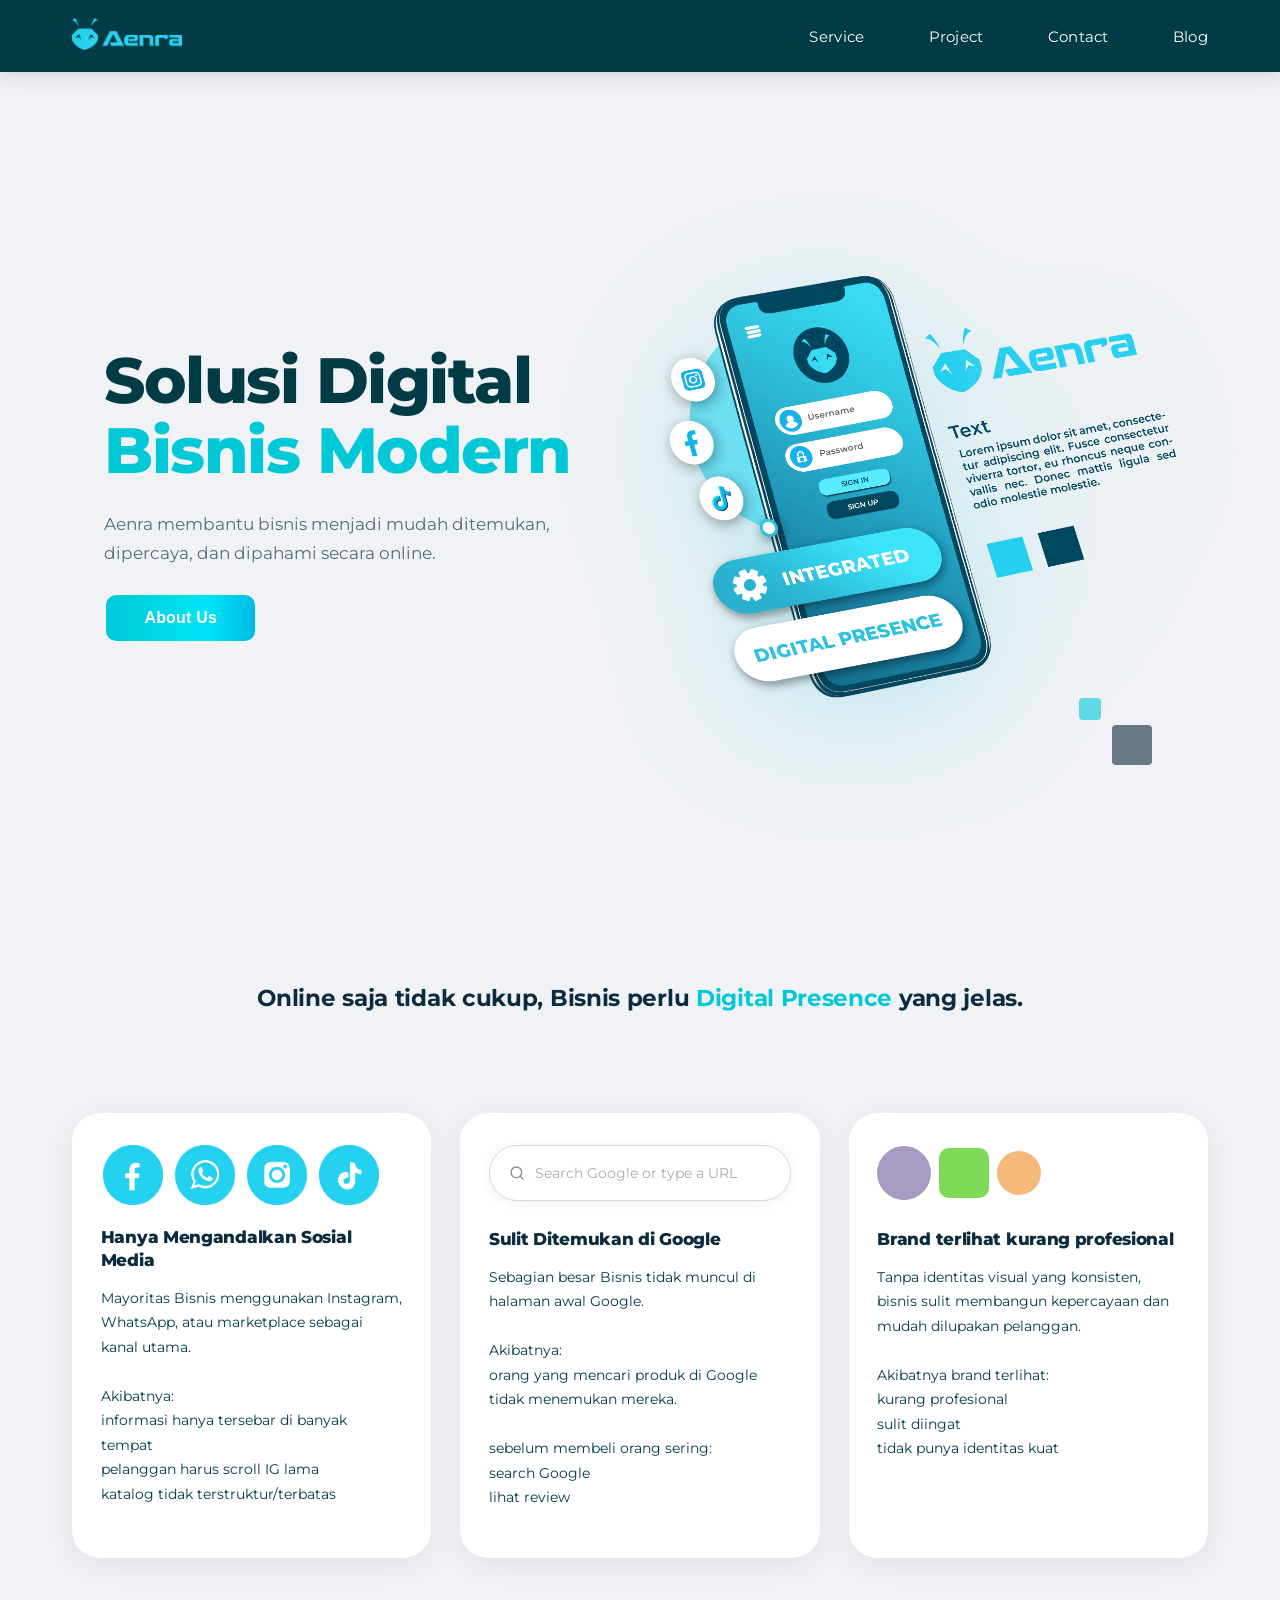
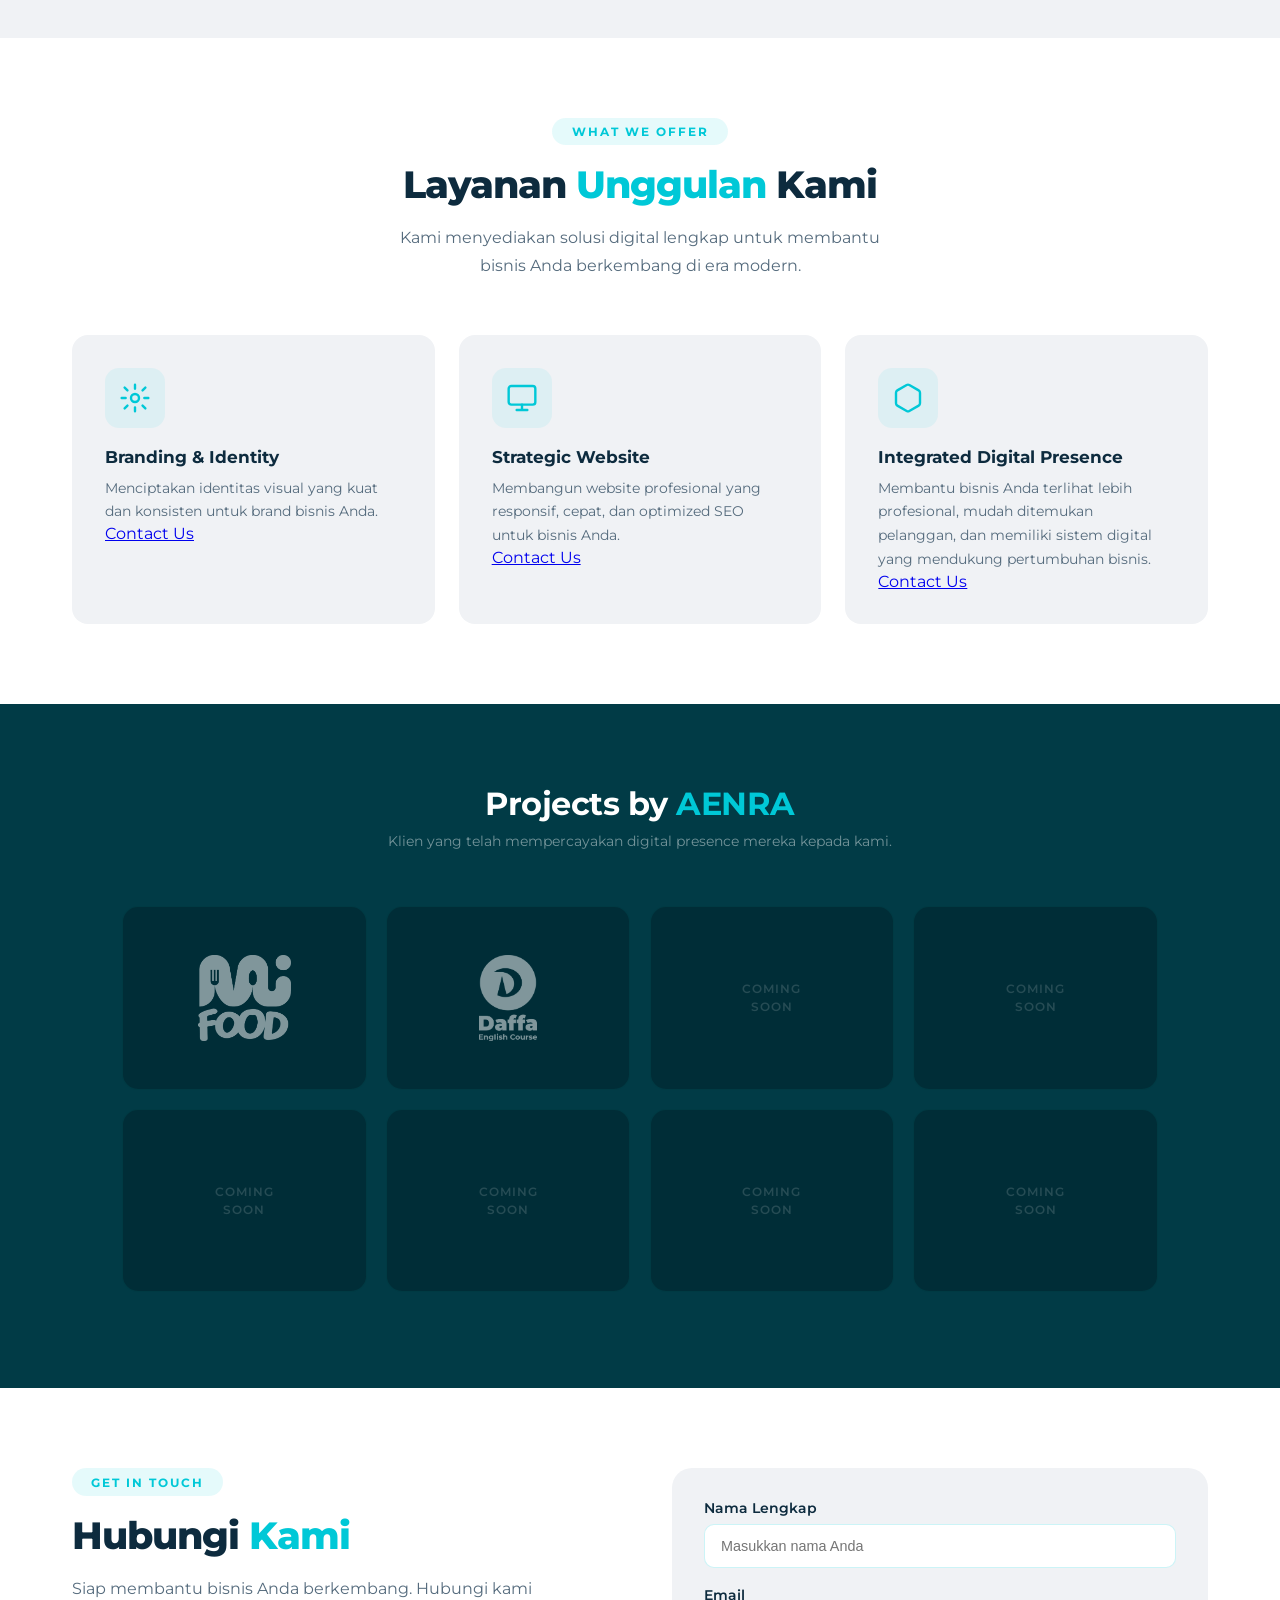
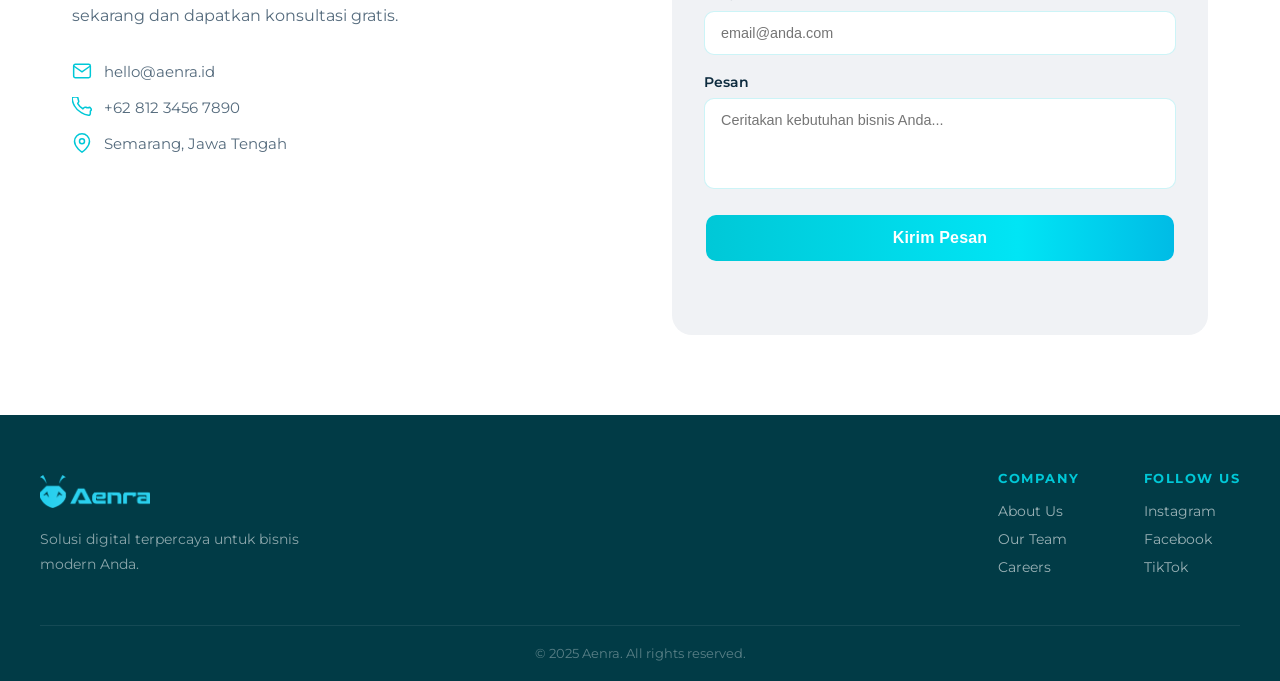
==== index.html @ 01abcd96 "Update index.html" ====
<!DOCTYPE html>
<html lang="id">
<head>
  <meta charset="UTF-8" />
  <meta name="viewport" content="width=device-width, initial-scale=1.0"/> 
  <link rel="icon" type="image/png" href="img/AENRA LOGO1.png">     
  <title>Aenra – Solusi Digital</title>
  <link href=<link rel="preconnect" href="https://fonts.googleapis.com">
<link rel="preconnect" href="https://fonts.gstatic.com" crossorigin>
<link href="https://fonts.googleapis.com/css2?family=Montserrat:ital,wght@0,100..900;1,100..900&display=swap" rel="stylesheet">
  <link rel="stylesheet" href="style.css"/>
</head>
<body>

  <!-- NAVBAR -->
  <header class="navbar" id="navbar">
    <div class="nav-container">
      <div class="logo">
       <a href="#home">
       <img src="img/AENRA LOGO.png" id="logo" style="width: 110px; height: 40px; object-fit: contain;">
       </a>
      </div>
      <nav class="nav-links">
        <a href="#service" class="nav-link">Service</a>
        <a href="#project" class="nav-link">Project</a>
        <a href="#contact" class="nav-link">Contact</a>
        <a href="blog.html" class="nav-link">Blog</a>
      </nav>
      <button class="hamburger" id="hamburger" aria-label="Toggle menu">
        <span></span><span></span><span></span>
      </button>
    </div>
    <div class="mobile-menu" id="mobileMenu">
      <a href="index.html#service" class="mobile-link">Service</a>
      <a href="index.html#project" class="mobile-link">Project</a>
      <a href="index.html#contact" class="mobile-link">Contact</a>
      <a href="blog.html" class="mobile-link">Blog</a>
    </div>
  </header>

  <!-- HERO SECTION -->
  <section class="hero" id="home">
    <div class="hero-container">
      <div class="hero-left" data-animate="fadeLeft">
        <h1 class="hero-title">
          Solusi Digital<br/>
          <span class="highlight">Bisnis Modern</span>
        </h1>
        <p class="hero-desc">
          Aenra membantu bisnis menjadi mudah ditemukan,
           dipercaya, dan dipahami secara online.
        </p>
       <a href="about.html" class="btn-primary">About Us</a>
      </div>
      <div class="hero-right" data-animate="fadeRight">
        <img src="img/image hero.png" alt="Aenra App Mockup" class="hero-image" id="heroImg"/>
       
      </div>
    </div>
    <div class="hero-decor decor1"></div>
    <div class="hero-decor decor2"></div>
  </section>

<!-- PROBLEM SECTION -->
<section class="problem" id="problem">
  <div class="section-container">
    <div class="section-header" data-animate="fadeUp">
      <h2 class="problem-title">
        Online saja tidak cukup, Bisnis perlu 
        <span class="highlight">Digital Presence</span> yang jelas.
      </h2>
    </div>
    <div class="problem-grid">

      <div class="problem-card" data-animate="fadeUp" style="animation-delay:0.1s">
        
        <img src="img/Icon.png" alt="sosmed" class="icon-img">
        <h3>Hanya Mengandalkan Sosial Media</h3>
        <p>Mayoritas Bisnis menggunakan Instagram, WhatsApp, atau marketplace sebagai kanal utama.<br><br>
        Akibatnya:<br>
        informasi hanya tersebar di banyak tempat<br>
        pelanggan harus scroll IG lama<br>
        katalog tidak terstruktur/terbatas<br>

      </div>

      <div class="problem-card" data-animate="fadeUp" style="animation-delay:0.25s">
        <div class="problem-tag"></div>
        <div class="problem-search">
          <svg width="16" height="16" viewBox="0 0 24 24" fill="none"><circle cx="11" cy="11" r="8" stroke="#888" stroke-width="2"/><path d="M21 21l-4.35-4.35" stroke="#888" stroke-width="2" stroke-linecap="round"/></svg>
          <span>Search Google or type a URL</span>
        </div>
        <h3>Sulit Ditemukan di Google</h3>
        <p>Sebagian besar Bisnis tidak muncul di halaman awal Google.<br><br>
        Akibatnya:<br>
        orang yang mencari produk di Google tidak menemukan mereka.<br><br>

        sebelum membeli orang sering:<br>
        search Google<br>
        lihat review<br>
</p>
       
      </div>

      <div class="problem-card" data-animate="fadeUp" style="animation-delay:0.4s">
        <div class="problem-tag"></div>
        <div class="problem-icons">
          <div class="icon-circle purple"></div>
          <div class="icon-circle green-sq"></div>
          <div class="icon-circle orange"></div>
        </div>
        <h3>Brand terlihat kurang profesional</h3>
        <p>Tanpa identitas visual yang konsisten, bisnis sulit membangun kepercayaan dan mudah dilupakan pelanggan.<br><br>Akibatnya brand terlihat:<br>
           kurang profesional<br>
           sulit diingat<br>
           tidak punya identitas kuat</p>
        
      </div>

    </div>
  </div>
</section>

  <!-- SERVICES SECTION -->
  <section class="services" id="service">
    <div class="section-container">
      <div class="section-header" data-animate="fadeUp">
        <span class="section-tag">What We Offer</span>
        <h2 class="section-title">Layanan <span class="highlight">Unggulan</span> Kami</h2>
        <p class="section-desc">Kami menyediakan solusi digital lengkap untuk membantu bisnis Anda berkembang di era modern.</p>
      </div>
      <div class="services-grid">
        <div class="service-card" data-animate="fadeUp" style="animation-delay:0.1s">
          <div class="service-icon">
            
            <svg width="32" height="32" viewBox="0 0 24 24" fill="none"><circle cx="12" cy="12" r="3" stroke="#00C8D7" stroke-width="1.8"/><path d="M12 2v3M12 19v3M4.22 4.22l2.12 2.12M17.66 17.66l2.12 2.12M2 12h3M19 12h3M4.22 19.78l2.12-2.12M17.66 6.34l2.12-2.12" stroke="#00C8D7" stroke-width="1.8" stroke-linecap="round"/></svg>
          
          </div>
          <h3>Branding & Identity</h3>
          <p>Menciptakan identitas visual yang kuat dan konsisten untuk brand bisnis Anda.</p>
          <a href="#contact" class="service-btn">Contact Us</a>
        </div>

        <div class="service-card" data-animate="fadeUp" style="animation-delay:0.3s">
          <div class="service-icon">
            <svg width="32" height="32" viewBox="0 0 24 24" fill="none"><rect x="2" y="3" width="20" height="14" rx="2" stroke="#00C8D7" stroke-width="1.8"/><path d="M8 21h8M12 17v4" stroke="#00C8D7" stroke-width="1.8" stroke-linecap="round"/></svg>
          </div>
           <h3>Strategic Website</h3>
          <p>Membangun website profesional yang responsif, cepat, dan optimized SEO untuk bisnis Anda.</p>
          <a href="#contact" class="service-btn">Contact Us</a>        
        </div>

        <div class="service-card" data-animate="fadeUp" style="animation-delay:0.6s">
          <div class="service-icon">
            <svg width="32" height="32" viewBox="0 0 24 24" fill="none"><path d="M21 16V8a2 2 0 00-1-1.73l-7-4a2 2 0 00-2 0l-7 4A2 2 0 003 8v8a2 2 0 001 1.73l7 4a2 2 0 002 0l7-4A2 2 0 0021 16z" stroke="#00C8D7" stroke-width="1.8"/></svg>
          </div>
          <h3>Integrated Digital Presence</h3>
          <p>Membantu bisnis Anda terlihat lebih profesional, mudah ditemukan pelanggan, dan memiliki sistem digital yang mendukung pertumbuhan bisnis.</p>
          <a href="#contact" class="service-btn">Contact Us</a>       
        </div>
      </div>
    </div>
  </section>

<!-- PROJECT SECTION -->
<section class="projects" id="project">
  <div class="projects-inner">
    <div class="section-header" data-animate="fadeUp">
      <h2 class="projects-title">Projects by <span class="highlight">AENRA</span></h2>
      <p class="projects-desc">Klien yang telah mempercayakan digital presence mereka kepada kami.</p>
    </div>

    <div class="projects-grid-new" data-animate="fadeUp">

      <div class="project-item"
           data-name="MiFood"
           data-category="F&B · Branding"
           data-url="https://mifood.id">
        <div class="project-logo-wrap">
          <img src="img/Logo mifood.png" alt="MiFood" class="project-logo"/>
        </div>
      </div>

      <div class="project-item"
           data-name="Daffa English Course"
           data-category="Education · Website"
           data-url="https://daffa.id">
        <div class="project-logo-wrap">
          <img src="img/Daffa English Logo_1.png" alt="Daffa English Course" class="project-logo"/>
        </div>
      </div>

      <div class="project-item project-empty">
        <div class="project-logo-wrap">
          <span class="coming-soon-text">Coming<br/>Soon</span>
        </div>
      </div>

      <div class="project-item project-empty">
        <div class="project-logo-wrap">
          <span class="coming-soon-text">Coming<br/>Soon</span>
        </div>
      </div>

      <div class="project-item project-empty">
        <div class="project-logo-wrap">
          <span class="coming-soon-text">Coming<br/>Soon</span>
        </div>
      </div>

      <div class="project-item project-empty">
        <div class="project-logo-wrap">
          <span class="coming-soon-text">Coming<br/>Soon</span>
        </div>
      </div>

      <div class="project-item project-empty">
        <div class="project-logo-wrap">
          <span class="coming-soon-text">Coming<br/>Soon</span>
        </div>
      </div>

      <div class="project-item project-empty">
        <div class="project-logo-wrap">
          <span class="coming-soon-text">Coming<br/>Soon</span>
        </div>
      </div>

    </div>
  </div>
</section>



  <!-- CONTACT SECTION -->
  <section class="contact" id="contact">
    <div class="section-container">
      <div class="contact-wrapper" data-animate="fadeUp">
        <div class="contact-left">
          <span class="section-tag">Get In Touch</span>
          <h2 class="section-title">Hubungi <span class="highlight">Kami</span></h2>
          <p class="section-desc">Siap membantu bisnis Anda berkembang. Hubungi kami sekarang dan dapatkan konsultasi gratis.</p>
          <div class="contact-info">
            <div class="contact-item">
              <svg width="20" height="20" viewBox="0 0 24 24" fill="none"><path d="M4 4h16c1.1 0 2 .9 2 2v12c0 1.1-.9 2-2 2H4c-1.1 0-2-.9-2-2V6c0-1.1.9-2 2-2z" stroke="#00C8D7" stroke-width="1.8"/><polyline points="22,6 12,13 2,6" stroke="#00C8D7" stroke-width="1.8"/></svg>
              <span>hello@aenra.id</span>
            </div>
            <div class="contact-item">
              <svg width="20" height="20" viewBox="0 0 24 24" fill="none"><path d="M22 16.92v3a2 2 0 01-2.18 2 19.79 19.79 0 01-8.63-3.07A19.5 19.5 0 013.07 10.8 19.79 19.79 0 01.22 2.18 2 2 0 012.22 0h3a2 2 0 012 1.72c.127.96.361 1.903.7 2.81a2 2 0 01-.45 2.11L6.91 7.91a16 16 0 006.16 6.16l1.27-1.27a2 2 0 012.11-.45c.907.339 1.85.573 2.81.7A2 2 0 0122 16.92z" stroke="#00C8D7" stroke-width="1.8"/></svg>
              <span>+62 812 3456 7890</span>
            </div>
            <div class="contact-item">
              <svg width="20" height="20" viewBox="0 0 24 24" fill="none"><path d="M21 10c0 7-9 13-9 13s-9-6-9-13a9 9 0 0118 0z" stroke="#00C8D7" stroke-width="1.8"/><circle cx="12" cy="10" r="3" stroke="#00C8D7" stroke-width="1.8"/></svg>
              <span>Semarang, Jawa Tengah</span>
            </div>
          </div>
        </div>
        <div class="contact-right">
          <div class="contact-form">
            <div class="form-group">
              <label>Nama Lengkap</label>
              <input type="text" id="nameInput" placeholder="Masukkan nama Anda" />
            </div>
            <div class="form-group">
              <label>Email</label>
              <input type="email" id="emailInput" placeholder="email@anda.com" />
            </div>
            <div class="form-group">
              <label>Pesan</label>
              <textarea id="messageInput" placeholder="Ceritakan kebutuhan bisnis Anda..." rows="4"></textarea>
            </div>
            <button class="btn-primary full-width" id="sendBtn">Kirim Pesan</button>
            <div class="form-feedback" id="formFeedback"></div>
          </div>
        </div>
      </div>
    </div>
  </section>

  <!-- FOOTER -->
  <footer class="footer">
    <div class="footer-container">
      <div class="footer-left">
       <div class="logo">
      <img src="img/AENRA LOGO.png" id="logo" style="width: 110px; height: 40px; object-fit: contain;">
      </div>
        <p>Solusi digital terpercaya untuk bisnis modern Anda.</p>
      </div>
      <div class="footer-links">
        <div class="footer-col">
          <h4>Company</h4>
          <a href="#">About Us</a>
          <a href="#">Our Team</a>
          <a href="#">Careers</a>
        </div>
        <div class="footer-col">
          <h4>Follow Us</h4>
          <a href="#">Instagram</a>
          <a href="#">Facebook</a>
          <a href="#">TikTok</a>
        </div>
      </div>
    </div>
    <div class="footer-bottom">
      <p>© 2025 Aenra. All rights reserved.</p>
    </div>
  </footer>

  <script src="script.js"></script>

  <!-- PROJECT MODAL — taruh sebelum </body> -->
<div class="project-modal" id="projectModal">
  <div class="modal-backdrop" id="modalBackdrop"></div>
  <div class="modal-box">
    <button class="modal-close" id="modalClose">
      <svg width="18" height="18" viewBox="0 0 24 24" fill="none">
        <path d="M18 6L6 18M6 6l12 12" stroke="currentColor" stroke-width="2" stroke-linecap="round"/>
      </svg>
    </button>
    <div class="modal-logo-wrap" id="modalLogoWrap"></div>
    <span class="modal-category" id="modalCategory"></span>
    <h3 class="modal-name" id="modalName"></h3>
    <a href="#" class="project-visit-btn modal-btn" id="modalLink" target="_blank">
      Kunjungi Situs
      <svg width="14" height="14" viewBox="0 0 24 24" fill="none">
        <path d="M7 17L17 7M17 7H7M17 7v10" stroke="currentColor" stroke-width="2" stroke-linecap="round" stroke-linejoin="round"/>
      </svg>
    </a>
  </div>
</div>

</body>
</html>
---- style.css ----
/* ============================================
   AENRA – Professional Website Stylesheet
   ============================================ */

*, *::before, *::after {
  margin: 0; padding: 0; box-sizing: border-box;
}

:root {
  --cyan: #00C8D7;
  --dark: #0D2B3E;
  --dark2: #0a2030;
  --light-bg: #f0f2f5;
  --white: #ffffff;
  --text: #1a3a4f;
  --text-muted: #556b7d;
  --transition: 0.3s ease;
  --shadow: 0 10px 40px rgba(0,200,215,0.15);
}

html { scroll-behavior: smooth; }

body {
  font-family: "Montserrat", sans-serif;
  background: var(--light-bg);
  color: var(--text);
  overflow-x: hidden;
}

/* ====== SCROLLBAR ====== */
::-webkit-scrollbar { width: 6px; }
::-webkit-scrollbar-track { background: var(--light-bg); }
::-webkit-scrollbar-thumb { background: var(--cyan); border-radius: 3px; }

/* ====== NAVBAR ====== */
.navbar {
  position: fixed; top: 0; left: 0; right: 0; z-index: 1000;
  background:#013b46;
  box-shadow: 0 2px 20px rgba(0,0,0,0.15);
  transition: var(--transition);
}

.navbar.scrolled {
  background: #013b46;
  backdrop-filter: blur(15px);
}

.nav-container {
  max-width: 1200px;
  margin: 0 auto;
  padding: 0 2rem;
  height: 72px;
  display: flex;
  align-items: center;
  justify-content: space-between;
}

.logo {
  position: relative;
  display: flex;
}

.logo-text {
  font-size: 1.5rem;
  font-weight: 800;
  color: var(--cyan);
  letter-spacing: -0.5px;
}

.nav-links {
  display: flex; gap: 4rem; align-items: center;
}

.nav-link {
  color: var(--white);
  text-decoration: none;
  font-weight: 400;
  font-size: 0.95rem;
  letter-spacing: 0.3px;
  position: relative;
  transition: color var(--transition);
}

.nav-link::after {
  content: '';
  position: absolute; bottom: -4px; left: 0;
  width: 0; height: 2px;
  background: var(--cyan);
  transition: width var(--transition);
}

.nav-link:hover { color:#f6f6f6; }
.nav-link:hover::after { width: 100%; }

.navbar.scrolled {
  background: #013b46e0;  /* transparan */
  backdrop-filter: blur(16px);
  -webkit-backdrop-filter: blur(12px); /* Safari */
  box-shadow: 0 4px 24px rgba(0, 0, 0, 0.2);
}

.hamburger {
  display: none;
  flex-direction: column; gap: 5px;
  background: none; border: none;
  cursor: pointer; padding: 4px;
}

.hamburger span {
  display: block; width: 24px; height: 2px;
  background: var(--white);
  border-radius: 2px;
  transition: var(--transition);
}

.hamburger.active span:nth-child(1) { transform: rotate(45deg) translate(5px, 5px); }
.hamburger.active span:nth-child(2) { opacity: 0; }
.hamburger.active span:nth-child(3) { transform: rotate(-45deg) translate(5px, -5px); }

.mobile-menu {
  display: none;
  flex-direction: column;
  background: #013b46;
  
  padding: 1rem 2rem;
  gap: 1rem;
  border-top: 1px solid rgba(0,200,215,0.2);
}

.mobile-menu.open { display: flex; }

.mobile-link {
  color: var(--white); text-decoration: none;
  
  font-weight: 600; font-size: 1rem;
  padding: 0.5rem 0;
  border-bottom: 1px solid rgba(255,255,255,0.08);
  transition: color var(--transition);
}

.mobile-link:hover { color: var(--cyan); }

/* ====== HERO ====== */
.hero {
  min-height: 100vh;
  background: var(--light-bg);
  display: flex; align-items: center;
  padding-top: 72px;
  position: relative;
  overflow: hidden;
}

.hero-container {
  max-width: 1200px;
  margin: 0 auto;
  padding: 4rem 2rem;
  display: grid;
  grid-template-columns: 1fr 1fr;
  align-items: center;
  gap: 2rem;
  position: relative; z-index: 2;
}



.hero-title {
  font-size: clamp(2.4rem, 5vw, 4rem);
  font-weight: 800;
  color:#013b46;
  line-height: 1.1;
  margin-bottom: 1.5rem;
  letter-spacing: -1.5px;
}

.highlight { color: var(--cyan); }

.hero-desc {
  font-size: 1.05rem;
  color: var(--text-muted);
  line-height: 1.75;
  margin-bottom: 2.5rem;
  max-width: 460px;
}

.btn-primary {
  text-decoration: none;
  position: relative;
  z-index: 0;
  overflow: hidden;
  background: transparent;
  border: 2px solid transparent;
  color: var(--white);
  padding: 0.9rem 2.4rem;
  border-radius: 10px;
  font-size: 1rem;
  font-weight: 700;
  cursor: pointer;
  font-family: 'Plus Jakarta Sans', sans-serif;
  letter-spacing: 0.2px;
  transition: color 0.4s ease, transform 0.3s ease, box-shadow 0.3s ease;
}

/* Layer gradient yang terus bergerak */
.btn-primary::after {
  content: '';
  position: absolute;
  inset: 0;
  background: linear-gradient(90deg, var(--cyan), #00e5f5, #0092d6, var(--cyan));
  background-size: 200% 100%;
  animation: gradientMove 1s linear infinite;
  z-index: -2;
  border-radius: inherit;
  transition: opacity 0.4s ease;
}

/* Layer sapuan gelap dari kiri */
.btn-primary::before {
  content: '';
  position: absolute;
  inset: 0;
  background: #013b46;
  border-radius: inherit;
  transform: scaleX(0);
  transform-origin: left;
  transition: transform 1s cubic-bezier(0.76, 0, 0.24, 1);
  z-index: -1;
}

.btn-primary:hover::before {
  transform: scaleX(1);
}

.btn-primary:hover {
  color: var(--cyan);
  border: 2px solid var(--cyan);
  transform: translateY(-2px);
  box-shadow: 0 12px 30px rgba(0,200,215,0.3);
}

@keyframes gradientMove {
  0%   { background-position: 0% 0%; }
  100% { background-position: -200% 0%; }
}

.btn-primary.full-width { width: 100%; text-align: center; }

.hero-right {
  position: relative;
  display: flex;
  justify-content: center;
  align-items: center;
}

.hero-image {
  width: 100%;
  max-width: 520px;
  height: auto;
  object-fit: contain;
  animation: float 4s ease-in-out infinite;
  filter: drop-shadow(0 30px 60px rgba(0,200,215,0.2));
}

@keyframes float {
  0%, 100% { transform: translateY(0); }
  50% { transform: translateY(-14px); }
}

.floating-badge {
  position: absolute;
  background: var(--white);
  border-radius: 50px;
  display: flex; align-items: center; gap: 8px;
  font-weight: 800;
  font-size: 0.8rem;
  letter-spacing: 0.8px;
  box-shadow: 0 8px 30px rgba(0,0,0,0.12);
  animation: floatBadge 3s ease-in-out infinite;
  white-space: nowrap;
}

.badge-integrated {
  bottom: 20%;
  left: -10px;
  padding: 0.7rem 1.4rem 0.7rem 0.8rem;
  background: var(--dark);
  color: var(--white);
}

.badge-digital {
  bottom: 8%;
  left: 5%;
  padding: 0.7rem 1.8rem;
  background: var(--white);
  color: var(--dark);
  border: 2px solid var(--cyan);
}

@keyframes floatBadge {
  0%, 100% { transform: translateY(0); }
  50% { transform: translateY(-8px); }
}

/* Hero decorations */
.hero-decor {
  position: absolute;
  border-radius: 4px;
  opacity: 0.6;
}
.decor1 {
  width: 40px; height: 40px;
  background: var(--dark);
  bottom: 15%; right: 10%;
  animation: spin 8s linear infinite;
}
.decor2 {
  width: 22px; height: 22px;
  background: var(--cyan);
  bottom: 20%; right: 14%;
  animation: spin 6s linear infinite reverse;
}

@keyframes spin {
  from { transform: rotate(0deg); }
  to { transform: rotate(360deg); }
}

/* ====== SECTIONS COMMON ====== */
.section-container {
  max-width: 1200px;
  margin: 0 auto;
  padding: 5rem 2rem;
}

.section-header {
  text-align: center;
  margin-bottom: 3.5rem;
}

.section-tag {
  display: inline-block;
  background: rgba(0,200,215,0.1);
  color: var(--cyan);
  font-weight: 700;
  font-size: 0.78rem;
  letter-spacing: 2px;
  text-transform: uppercase;
  padding: 0.4rem 1.2rem;
  border-radius: 50px;
  margin-bottom: 1rem;
}

.section-title {
  font-size: clamp(1.8rem, 3vw, 2.6rem);
  font-weight: 800;
  color: var(--dark);
  letter-spacing: -1px;
  margin-bottom: 1rem;
}

.section-desc {
  color: var(--text-muted);
  font-size: 1rem;
  max-width: 520px;
  margin: 0 auto;
  line-height: 1.7;
}

/* ====== PROBLEM SECTION ====== */
.problem {
  background: var(--light-bg);
  padding: 0;
}

.problem .section-container {
  padding: 5rem 2rem 5rem;
}

.problem-title {
  font-size: clamp(1.1rem, 2.2vw, 1.45rem);
  font-weight: 700;
  color: var(--dark);
  text-align: center;
  margin-bottom: 3.5rem;
  line-height: 1.6;
  letter-spacing: -0.3px;
}

/* ── GRID ── */
.problem-grid {
  display: grid;
  grid-template-columns: repeat(3, 1fr);
  gap: 1.8rem;
  align-items: start;
  padding-top: 2.5rem;
}

/* ── CARD ── */
.problem-card {
  background: #ffffff;
  border-radius: 28px;
  padding: 1.8rem 1.8rem 2rem;
  position: relative;
  box-shadow: 0 6px 32px rgba(0, 0, 0, 0.07);
  transition: transform 0.3s ease, box-shadow 0.3s ease;
}

.problem-card:hover {
  transform: translateY(-6px);
  box-shadow: 0 16px 48px rgba(0, 200, 215, 0.12);
}

/* ── ICONS ROW ── */
.problem-icons {
  display: flex;
  align-items: center;
  gap: 8px;
  margin-bottom: 1.2rem;
  flex-wrap: wrap;
  min-height: 56px; /* tinggi icons selalu sama di semua card */
}

/* Base icon circle */
.icon-circle {
  width: 48px;
  height: 48px;
  border-radius: 50%;
  display: flex;
  align-items: center;
  justify-content: center;
  flex-shrink: 0;
}

.icon-img {
  width: 280px;
  height: 60px;
  object-fit:contain;
  margin-bottom:0.8rem;
}

/* Variasi warna */
.icon-circle.cyan {
  background: var(--cyan);
}

.icon-circle.border-cyan {
  border: 2px solid var(--cyan);
  background: transparent;
}

.icon-circle.purple {
  background: #a89bc2;
  width: 54px;
  height: 54px;
}

.icon-circle.green-sq {
  background: #7ed957;
  border-radius: 10px;
  width: 50px;
  height: 50px;
}

.icon-circle.orange {
  background: #f5b97a;
  width: 44px;
  height: 44px;
}

/* ── SEARCH BAR (card 2) ── */
.problem-search {
  display: flex;
  align-items: center;
  gap: 10px;
  background: #ffffff;
  border: 1.5px solid #d8d8d8;
  border-radius: 50px;
  padding: 0.6rem 1.2rem;
  margin-bottom: 1.2rem;
  font-size: 0.85rem;
  color: #aaa;
  box-shadow: 0 2px 12px rgba(0, 0, 0, 0.06);
  width: 100%;
  min-height: 56px; /* sama dengan min-height icons */
}

/* ── TEKS ── */
.problem-card h3 {
  font-size: 1.05rem;
  font-weight: 800;
  color: var(--dark);
  margin-bottom: 0.8rem;
  margin-top: 0.5rem;
  line-height: 1.4;
  letter-spacing: -0.3px;
}

.problem-card p {
  font-size: 0.875rem;
  color: #013b46;
  line-height: 1.75;
  margin-bottom: 1rem;
}

.problem-akibat {
  font-size: 0.875rem !important;
  color: #6b7280 !important;
  line-height: 1.85 !important;
  margin-top: 0.8rem !important;
}

.problem-akibat strong {
  color: var(--dark);
  font-weight: 700;
}

/* ── RESPONSIVE ── */
@media (max-width: 900px) {
  .problem-grid {
    grid-template-columns: repeat(2, 1fr);
  }
}

@media (max-width: 560px) {
  .problem-grid {
    grid-template-columns: 1fr;
  }

  .problem-title {
    font-size: 1rem;
  }
}
/* ── GRID ── */
.problem-grid {
  display: grid;
  grid-template-columns: repeat(3, 1fr);
  gap: 1.8rem;
  align-items: stretch; /* semua card sama tinggi */
  padding-top: 2.5rem;
}

/* ── CARD ── */
.problem-card {
  background: #ffffff;
  border-radius: 28px;
  padding: 2rem 1.8rem;
  position: relative;
  box-shadow: 0 6px 32px rgba(0, 0, 0, 0.07);
  transition: transform 0.3s ease, box-shadow 0.3s ease;
  display: flex;
  flex-direction: column; /* konten card tersusun vertikal */
}

.problem-card:hover {
  transform: translateY(-6px);
  box-shadow: 0 16px 48px rgba(0, 200, 215, 0.12);
}

/* Akibat selalu di bawah (push to bottom) */
.problem-akibat {
  font-size: 0.875rem !important;
  color: #6b7280 !important;
  line-height: 1.85 !important;
  margin-top: auto !important; /* dorong ke bawah */
  padding-top: 0.8rem;
  border-top: 1px solid #f0f0f0; /* pemisah tipis */
}

/* ====== SERVICES ====== */
.services { background: var(--white); }

.services-grid {
  display: grid;
  grid-template-columns: repeat(3, 1fr);
  gap: 1.5rem;
}

.service-card {
  background: var(--light-bg);
  border-radius: 16px;
  padding: 2rem;
  transition: transform var(--transition), box-shadow var(--transition);
  border: 1px solid transparent;
  cursor: pointer;
}

.service-card:hover {
  transform: translateY(-6px);
  box-shadow: var(--shadow);
  border-color: rgba(0,200,215,0.2);
  background: var(--white);
}

.service-icon {
  width: 60px; height: 60px;
  background: rgba(0,200,215,0.08);
  border-radius: 14px;
  display: flex; align-items: center; justify-content: center;
  margin-bottom: 1.2rem;
  transition: background var(--transition);
}

.service-card:hover .service-icon {
  background: rgba(0,200,215,0.15);
}

.service-card h3 {
  font-size: 1.05rem;
  font-weight: 700;
  color: var(--dark);
  margin-bottom: 0.6rem;
}

.service-card p {
  color: var(--text-muted);
  font-size: 0.9rem;
  line-height: 1.65;
}

/* ====== PROJECTS ====== */
.projects {
  background: #013b46;
  padding: 0;
}

.projects-inner {
  max-width: 1100px;
  margin: 0 auto;
  padding: 5rem 2rem 6rem;
}

.projects-title {
  font-size: clamp(1.4rem, 3vw, 2rem);
  font-weight: 700;
  color: var(--white);
  text-align: center;
  letter-spacing: -0.5px;
  margin-bottom: 0.6rem;
}

.projects-desc {
  text-align: center;
  color: rgba(255,255,255,0.45);
  font-size: 0.9rem;
  margin-bottom: 3.5rem;
}

/* ── GRID ── */
.projects-grid-new {
  display: grid;
  grid-template-columns: repeat(4, 1fr);
  gap: 1.2rem;
}

/* ── ITEM ── */
.project-item {
  border-radius: 16px;
  aspect-ratio: 4/3;
  position: relative;
  overflow: hidden;
  cursor: pointer;
  background: #01222983;
  border: 1px solid rgba(0,200,215,0.08);
  transition: border-color 0.3s ease, transform 0.3s ease, background 0.3s ease;
}

.project-item:hover {
  border-color: #02272e;
  transform: translateY(-4px);
  background: #ffffff;
}

/* ── LOGO WRAP ── */
.project-logo-wrap {
  position: absolute;
  inset: 0;
  display: flex;
  align-items: center;
  justify-content: center;
  padding: 1.5rem;
}

/* ── LOGO — putih default, warna saat hover ── */
.project-logo {
  max-width: 75%;
  max-height: 65%;
  object-fit: contain;
  filter: brightness(0) invert(1);
  opacity: 0.5;
  transition: filter 0.4s ease, opacity 0.4s ease, transform 0.4s ease;
}

.project-item:hover .project-logo {
  filter: grayscale(0%) brightness(1);
  opacity: 1;
  transform: scale(1.06);
}

/* ── EMPTY / COMING SOON ── */
.project-empty {
  cursor: default;
}

.project-empty:hover {
  transform: none;
  border-color: rgba(0,200,215,0.08);
  background: #0f3a46;
}

.coming-soon-text {
  font-size: 0.75rem;
  font-weight: 600;
  color: rgba(255,255,255,0.15);
  text-align: center;
  letter-spacing: 1px;
  text-transform: uppercase;
  line-height: 1.5;
}

/* ── MODAL ── */
.project-modal {
  position: fixed;
  inset: 0;
  z-index: 9999;
  display: flex;
  align-items: center;
  justify-content: center;
  opacity: 0;
  pointer-events: none;
  transition: opacity 0.3s ease;
}

.project-modal.open {
  opacity: 1;
  pointer-events: auto;
}

.modal-backdrop {
  position: absolute;
  inset: 0;
  background: rgba(10, 46, 56, 0.75);
  backdrop-filter: blur(6px);
}

.modal-box {
  position: relative;
  background: var(--white);
  border-radius: 20px;
  padding: 2.5rem 2rem 2rem;
  width: 90%;
  max-width: 320px;
  text-align: center;
  box-shadow: 0 24px 60px rgba(0,0,0,0.25);
  transform: scale(0.92) translateY(16px);
  transition: transform 0.35s cubic-bezier(0.34, 1.56, 0.64, 1);
  z-index: 1;
}

.project-modal.open .modal-box {
  transform: scale(1) translateY(0);
}

.modal-close {
  position: absolute;
  top: 1rem;
  right: 1rem;
  width: 32px;
  height: 32px;
  background: var(--light-bg);
  border: none;
  border-radius: 50%;
  display: flex;
  align-items: center;
  justify-content: center;
  cursor: pointer;
  color: var(--dark);
  transition: background 0.2s ease;
}

.modal-close:hover {
  background: rgba(0,200,215,0.15);
  color: var(--cyan);
}

.modal-logo-wrap {
  width: 120px;
  height: 80px;
  display: flex;
  align-items: center;
  justify-content: center;
  margin: 0 auto 1.2rem;
}

.modal-logo-wrap img {
  max-width: 100%;
  max-height: 100%;
  object-fit: contain;
}

.modal-category {
  display: block;
  font-size: 0.68rem;
  font-weight: 700;
  letter-spacing: 2px;
  text-transform: uppercase;
  color: var(--cyan);
  margin-bottom: 0.4rem;
}

.modal-name {
  font-size: 1.15rem;
  font-weight: 800;
  color: var(--dark);
  margin-bottom: 1.4rem;
  letter-spacing: -0.3px;
}

.modal-btn {
  margin: 0 auto;
  padding: 0.6rem 1.4rem;
  font-size: 0.82rem;
}

/* ── RESPONSIVE ── */
@media (max-width: 900px) {
  .projects-grid-new { grid-template-columns: repeat(3, 1fr); }
}

@media (max-width: 600px) {
  .projects-grid-new { grid-template-columns: repeat(2, 1fr); gap: 0.9rem; }
  .projects-inner    { padding: 3.5rem 1.2rem 4rem; }
}

@media (max-width: 380px) {
  .projects-grid-new { grid-template-columns: repeat(2, 1fr); gap: 0.7rem; }
}

/* ====== CONTACT ====== */
.contact { background: var(--white); }

.contact-wrapper {
  display: grid;
  grid-template-columns: 1fr 1fr;
  gap: 4rem;
  align-items: start;
}

.contact-left .section-title { text-align: left; }
.contact-left .section-desc { text-align: left; margin: 0 0 2rem; }

.contact-info { display: flex; flex-direction: column; gap: 1rem; }

.contact-item {
  display: flex; align-items: center; gap: 12px;
  color: var(--text-muted);
  font-size: 0.95rem;
}

.contact-form {
  background: var(--light-bg);
  border-radius: 20px;
  padding: 2rem;
}

.form-group {
  margin-bottom: 1.2rem;
}

.form-group label {
  display: block;
  font-size: 0.85rem;
  font-weight: 600;
  color: var(--dark);
  margin-bottom: 0.5rem;
}

.form-group input,
.form-group textarea {
  width: 100%;
  background: var(--white);
  border: 1.5px solid rgba(0,200,215,0.2);
  border-radius: 10px;
  padding: 0.8rem 1rem;
  font-size: 0.9rem;
  font-family: 'Plus Jakarta Sans', sans-serif;
  color: var(--text);
  transition: border-color var(--transition), box-shadow var(--transition);
  outline: none;
  resize: none;
}

.form-group input:focus,
.form-group textarea:focus {
  border-color: var(--cyan);
  box-shadow: 0 0 0 3px rgba(0,200,215,0.1);
}

.form-feedback {
  margin-top: 1rem;
  font-size: 0.9rem;
  font-weight: 600;
  min-height: 24px;
  text-align: center;
  transition: var(--transition);
}

.form-feedback.success { color: #00C8D7; }
.form-feedback.error { color: #e74c3c; }

/* ====== FOOTER ====== */
.footer {
  background: #013b46;
  color: var(--white);
  padding: 3.5rem 2rem 0;
}

.footer-container {
  max-width: 1200px;
  margin: 0 auto;
  display: grid;
  grid-template-columns: 1fr 1fr;
  gap: 3rem;
  padding-bottom: 2.5rem;
  border-bottom: 1px solid rgba(255,255,255,0.08);
}

.footer-left p {
  color: rgba(255,255,255,0.55);
  font-size: 0.9rem;
  margin-top: 1rem;
  max-width: 260px;
  line-height: 1.7;
}

.footer-links {
  display: grid;
  grid-template-columns: repeat(3, 1fr);
  gap: 4rem;
  display: flex;
  justify-content: flex-end; /* mepet kanan */
  align-items: flex-start;
}

.footer-col h4 {
  color: var(--cyan);
  font-size: 0.8rem;
  letter-spacing: 1.5px;
  text-transform: uppercase;
  font-weight: 700;
  margin-bottom: 1rem;
}

.footer-col a {
  display: block;
  color: rgba(255,255,255,0.6);
  text-decoration: none;
  font-size: 0.9rem;
  margin-bottom: 0.6rem;
  transition: color var(--transition);
}

.footer-col a:hover { color: var(--cyan); }

.footer-bottom {
  max-width: 1200px;
  margin: 0 auto;
  padding: 1.2rem 0;
  text-align: center;
}

.footer-bottom p {
  color: rgba(255,255,255,0.35);
  font-size: 0.82rem;
}

/* ====== ANIMATIONS ====== */
[data-animate] {
  opacity: 0;
  transform: translateY(30px);
  transition: opacity 0.6s ease, transform 0.6s ease;
}

[data-animate="fadeLeft"] {
  transform: translateX(-40px);
}

[data-animate="fadeRight"] {
  transform: translateX(40px);
}

[data-animate].visible {
  opacity: 1;
  transform: translate(0);
}

/* ====== RESPONSIVE ====== */
@media (max-width: 900px) {
  .services-grid { grid-template-columns: repeat(2, 1fr); }
  .contact-wrapper { grid-template-columns: 1fr; gap: 2.5rem; }
  .footer-container { grid-template-columns: 1fr; gap: 2rem; }
}

@media (max-width: 768px) {
  .nav-links { display: none; }
  .hamburger { display: flex; }

  .hero-container {
    grid-template-columns: 1fr;
    text-align: center;
    gap: 3rem;
  }

  .hero-desc { margin: 0 auto 2.5rem; }
  .hero-image { max-width: 340px; }
  .hero-right { order: -1; }
  .badge-integrated { left: -5px; font-size: 0.7rem; }
  .badge-digital { left: 2%; font-size: 0.7rem; }

  .projects-grid {
    grid-template-columns: 1fr;
    grid-template-rows: 260px 200px 200px;
  }
  .project-card.featured { grid-row: auto; }
  .project-overlay { opacity: 1; }
}

@media (max-width: 560px) {
  .services-grid { grid-template-columns: 1fr; }
  .footer-links { grid-template-columns: repeat(2, 1fr); }
  .hero-image { max-width: 280px; }
}
/* ====== RESPONSIVE ====== */

/* ── TABLET (max 900px) ── */
@media (max-width: 900px) {
  .services-grid        { grid-template-columns: repeat(2, 1fr); }
  .contact-wrapper      { grid-template-columns: 1fr; gap: 2.5rem; }
  .footer-container     { grid-template-columns: 1fr; gap: 2rem; }
  .problem-grid         { grid-template-columns: repeat(2, 1fr); }

  .projects-grid {
    grid-template-columns: 1fr 1fr;
    grid-template-rows: 220px 220px;
  }
}

/* ── MOBILE (max 768px) ── */
@media (max-width: 768px) {

  /* Navbar */
  .nav-links  { display: none; }
  .hamburger  { display: flex; }

  /* Section padding lebih kecil */
  .section-container        { padding: 3.5rem 1.2rem; }
  .problem .section-container { padding: 3.5rem 1.2rem; }

  /* Hero */
  .hero-container {
    grid-template-columns: 1fr;
    text-align: center;
    padding: 2rem 1.2rem;
    gap: 2rem;
  }
  .hero-right   { order: -1; }
  .hero-image   { max-width: 300px; }
  .hero-title   { font-size: clamp(2rem, 8vw, 2.8rem); letter-spacing: -1px; }
  .hero-desc    { margin: 0 auto 2rem; font-size: 0.95rem; }

  .badge-integrated { left: 0; font-size: 0.68rem; padding: 0.5rem 1rem 0.5rem 0.6rem; }
  .badge-digital    { left: 2%; font-size: 0.68rem; padding: 0.5rem 1.2rem; }
  .decor1, .decor2  { display: none; }

  /* Problem */
  .problem-grid         { grid-template-columns: 1fr; padding-top: 1.5rem; }
  .problem-title        { font-size: 1rem; margin-bottom: 2rem; }
  .problem-card         { padding: 1.6rem 1.4rem; }

  /* Services */
  .services-grid        { grid-template-columns: 1fr; gap: 1rem; }
  .service-card         { padding: 1.5rem; }

  /* Projects */
  .projects-grid {
    grid-template-columns: 1fr;
    grid-template-rows: 240px 200px 200px;
  }
  .project-card.featured  { grid-row: auto; }
  .project-overlay        { opacity: 1; }

  /* Contact */
  .contact-wrapper      { grid-template-columns: 1fr; gap: 2rem; }
  .contact-left .section-title { font-size: 1.6rem; }
  .contact-form         { padding: 1.5rem; }

  /* Footer */
  .footer-container     { grid-template-columns: 1fr; gap: 1.5rem; }
  .footer-links         { grid-template-columns: repeat(2, 1fr); gap: 1.5rem; }
  .footer               { padding: 2.5rem 1.2rem 0; }
}

/* ── SMALL MOBILE (max 480px) ── */
@media (max-width: 480px) {

  /* Hero */
  .hero-image           { max-width: 260px; }
  .hero-title           { font-size: clamp(1.8rem, 7vw, 2.4rem); }
  .btn-primary          { width: 100%; text-align: center; padding: 0.85rem 1.5rem; }

  /* Badges sembunyikan di layar sangat kecil */
  .floating-badge       { display: none; }

  /* Problem */
  .problem-card         { padding: 1.4rem 1.2rem; border-radius: 20px; }
  .icon-circle          { width: 40px; height: 40px; }
  .icon-circle.purple   { width: 44px; height: 44px; }
  .icon-circle.green-sq { width: 40px; height: 40px; }
  .icon-circle.orange   { width: 36px; height: 36px; }
  .problem-card h3      { font-size: 0.95rem; }
  .problem-card p       { font-size: 0.82rem; }

  /* Services */
  .section-title        { font-size: 1.5rem; }
  .service-card         { padding: 1.2rem; }
  .service-icon         { width: 48px; height: 48px; }

  /* Contact */
  .contact-form         { padding: 1.2rem; }
  .form-group input,
  .form-group textarea  { font-size: 0.85rem; }

  /* Footer */
  .footer-links         { grid-template-columns: 1fr; gap: 1.2rem; }
  .footer-bottom p      { font-size: 0.75rem; }
}
@media (max-width: 768px) {
  .footer-links {
    justify-content: flex-start; /* mepet kiri di mobile */
    gap: 2.5rem;
  }
}
@media (max-width: 768px) {
  .footer-container {
    grid-template-columns: 1fr;
    gap: 2rem;
    padding: 0 1.5rem 2rem;
  }

  .footer-links {
    grid-template-columns: repeat(3, 1fr); /* tetap 3 kolom tapi lebih kecil */
    gap: 1rem;
  }

  .footer-col h4 { font-size: 0.72rem; }
  .footer-col a  { font-size: 0.82rem; }
}

@media (max-width: 480px) {
  .footer {
    padding: 2.5rem 1.2rem 0;
  }

  .footer-container {
    padding: 0 0 2rem;
  }

  .footer-links {
    grid-template-columns: repeat(2, 1fr); /* 2 kolom di HP kecil */
    gap: 4rem;
  }

  .footer-left p {
    max-width: 100%;
    font-size: 0.85rem;
  }
}
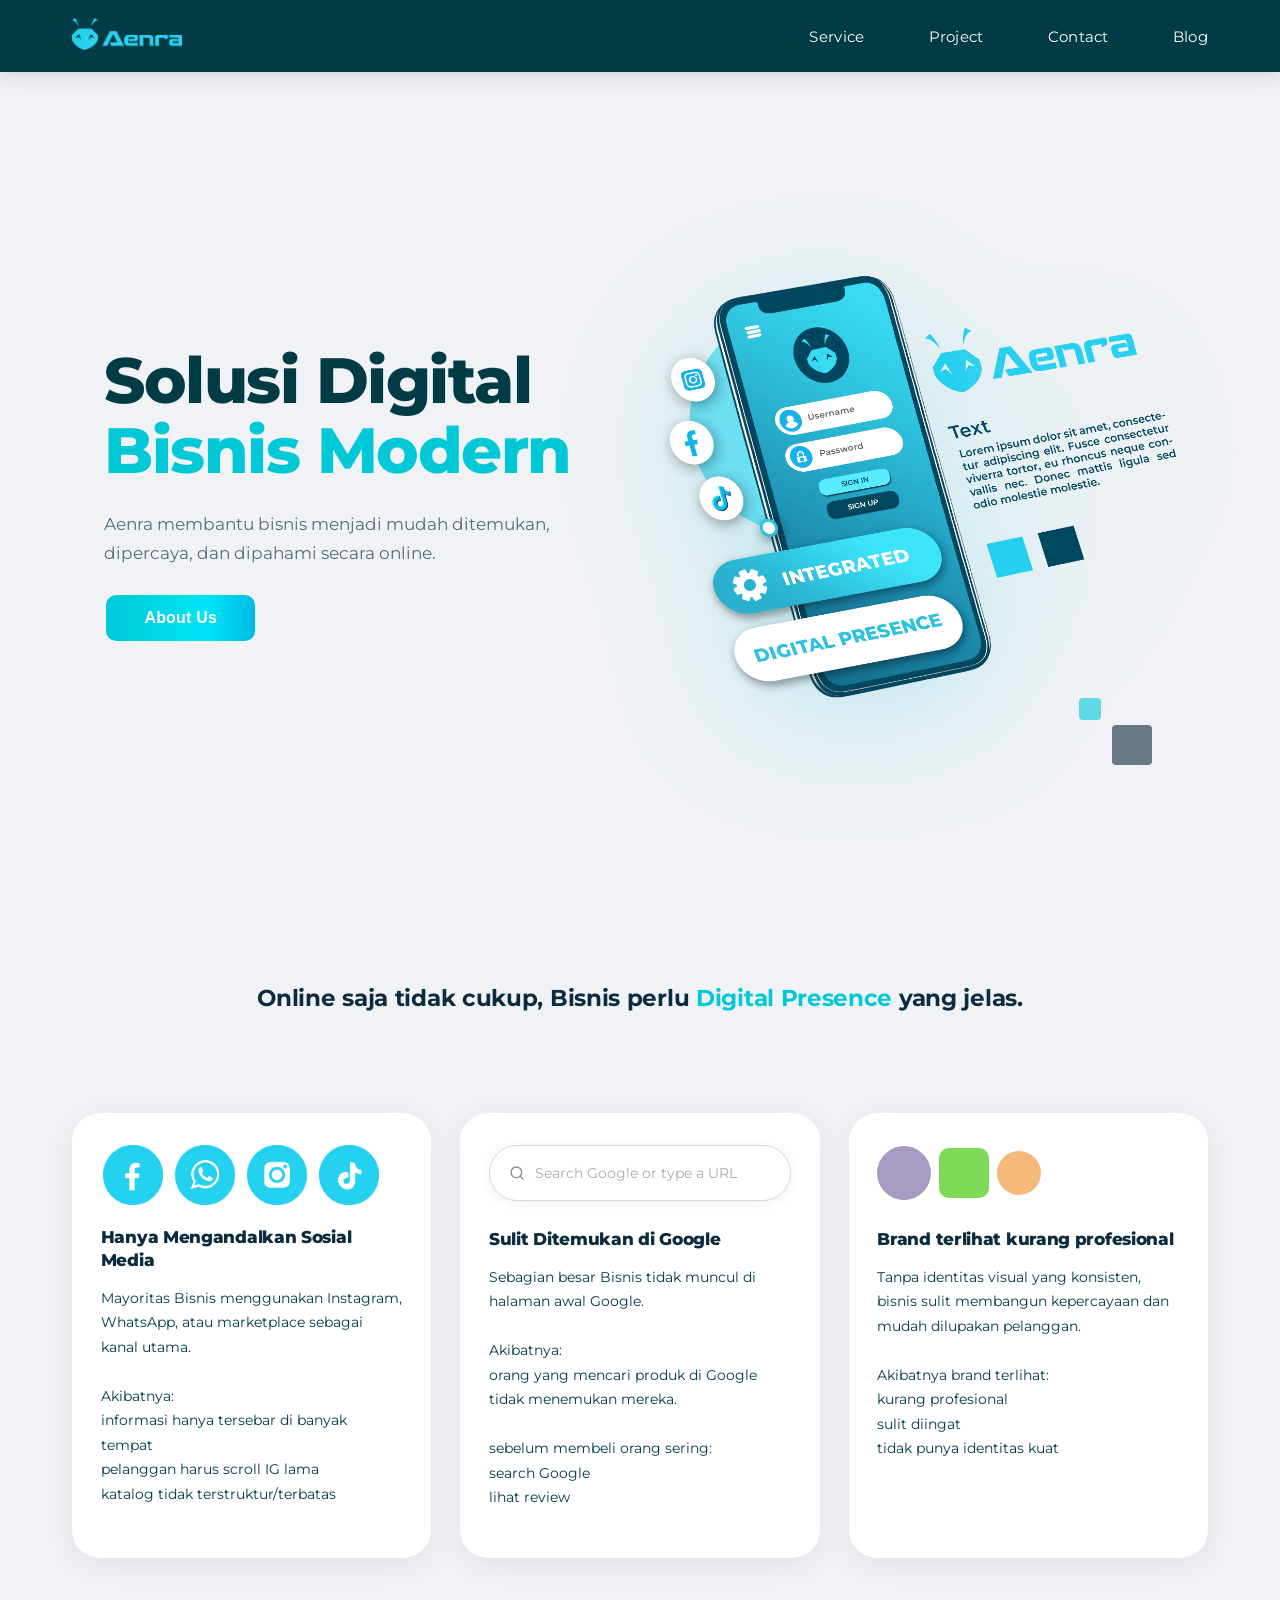
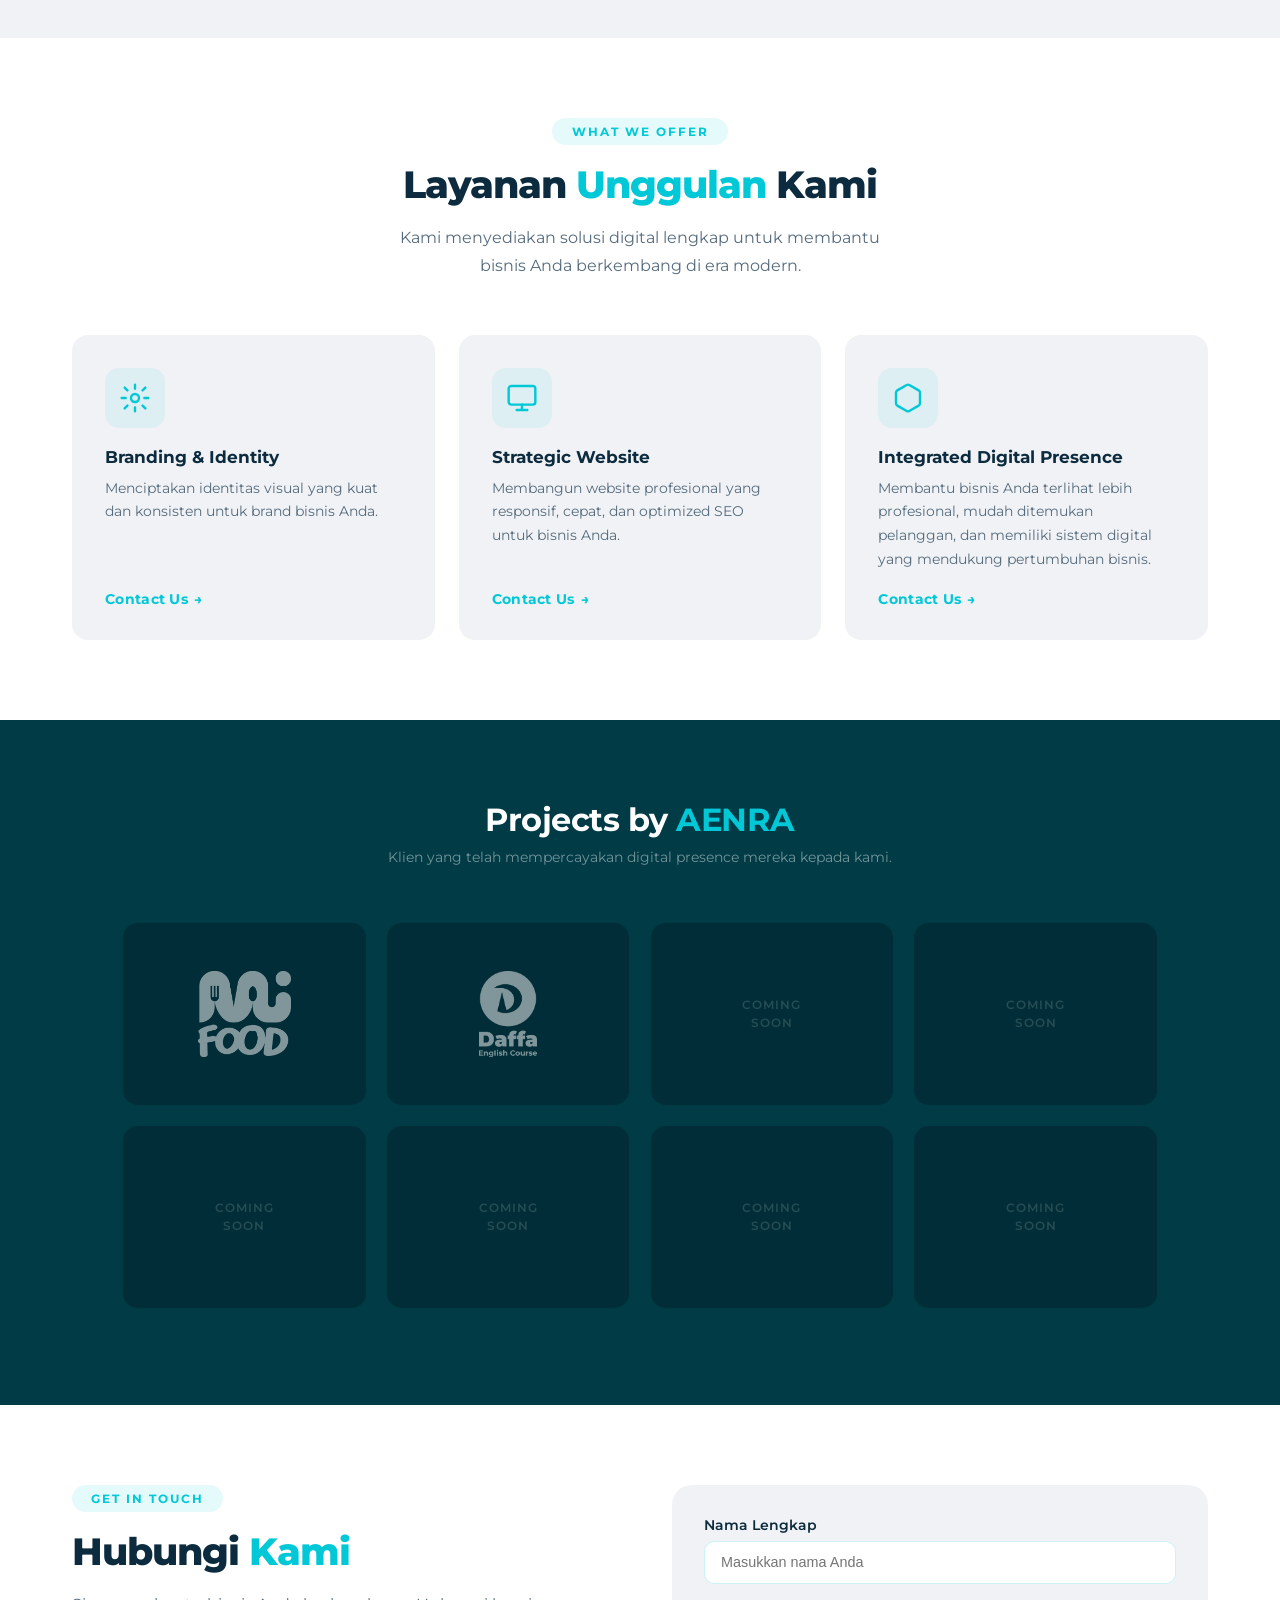
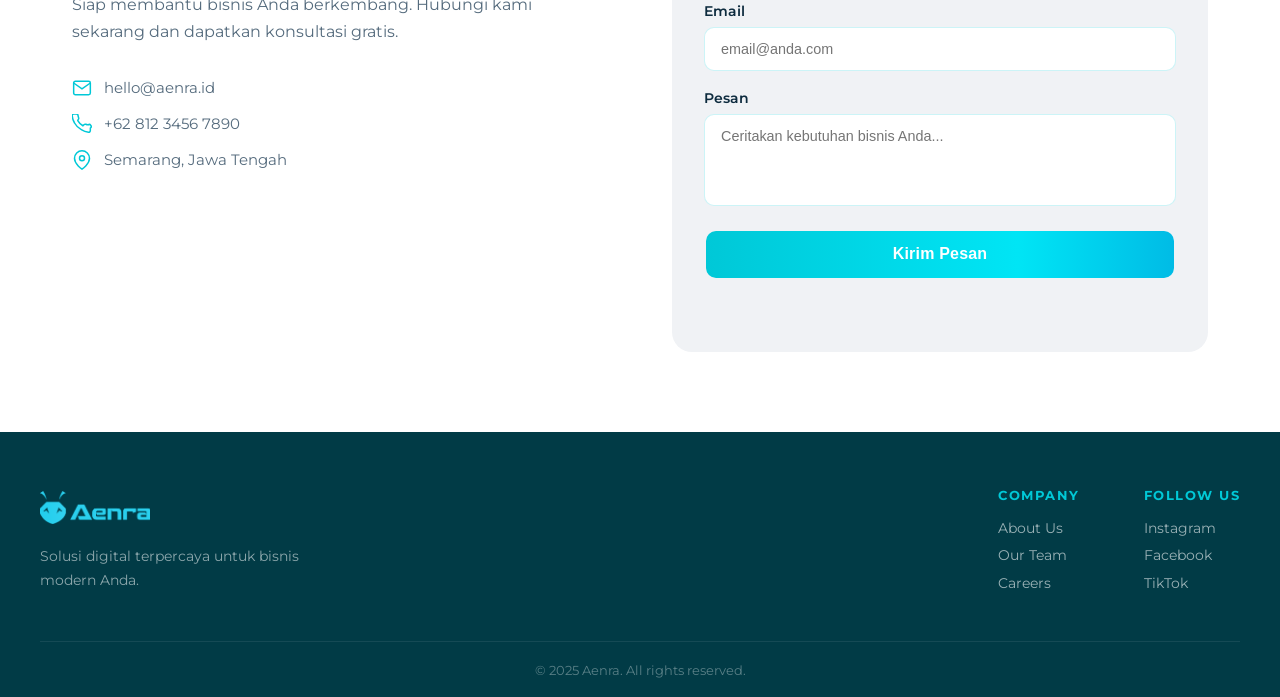
==== commit fe6b1857: "Update index.html" ====
--- a/index.html
+++ b/index.html
@@ -308,7 +308,7 @@
 
   <script src="script.js"></script>
 
-  <!-- PROJECT MODAL — taruh sebelum </body> -->
+  <!-- PROJECT MODAL   taruh sebelum </body> -->
 <div class="project-modal" id="projectModal">
   <div class="modal-backdrop" id="modalBackdrop"></div>
   <div class="modal-box">
--- a/style.css
+++ b/style.css
@@ -992,6 +992,38 @@
   transform: translate(0);
 }
 
+.service-card {
+  display: flex;
+  flex-direction: column; /* agar tombol bisa push ke bawah */
+}
+
+.service-btn {
+  display: inline-flex;
+  align-items: center;
+  gap: 6px;
+  margin-top: auto; /* dorong tombol ke bawah card */
+  padding-top: 1.2rem;
+  font-size: 0.85rem;
+  font-weight: 700;
+  color: var(--cyan);
+  text-decoration: none;
+  letter-spacing: 0.3px;
+  transition: gap 0.3s ease, color 0.3s ease;
+}
+
+.service-btn::after {
+  content: '→';
+  transition: transform 0.3s ease;
+}
+
+.service-btn:hover {
+  color: #00b3c0;
+}
+
+.service-btn:hover::after {
+  transform: translateX(4px);
+}
+
 /* ====== RESPONSIVE ====== */
 @media (max-width: 900px) {
   .services-grid { grid-template-columns: repeat(2, 1fr); }
@@ -1132,12 +1164,14 @@
   .footer-links         { grid-template-columns: 1fr; gap: 1.2rem; }
   .footer-bottom p      { font-size: 0.75rem; }
 }
+
 @media (max-width: 768px) {
   .footer-links {
     justify-content: flex-start; /* mepet kiri di mobile */
     gap: 2.5rem;
   }
 }
+
 @media (max-width: 768px) {
   .footer-container {
     grid-template-columns: 1fr;
@@ -1147,7 +1181,7 @@
 
   .footer-links {
     grid-template-columns: repeat(3, 1fr); /* tetap 3 kolom tapi lebih kecil */
-    gap: 1rem;
+    gap: 4rem;
   }
 
   .footer-col h4 { font-size: 0.72rem; }
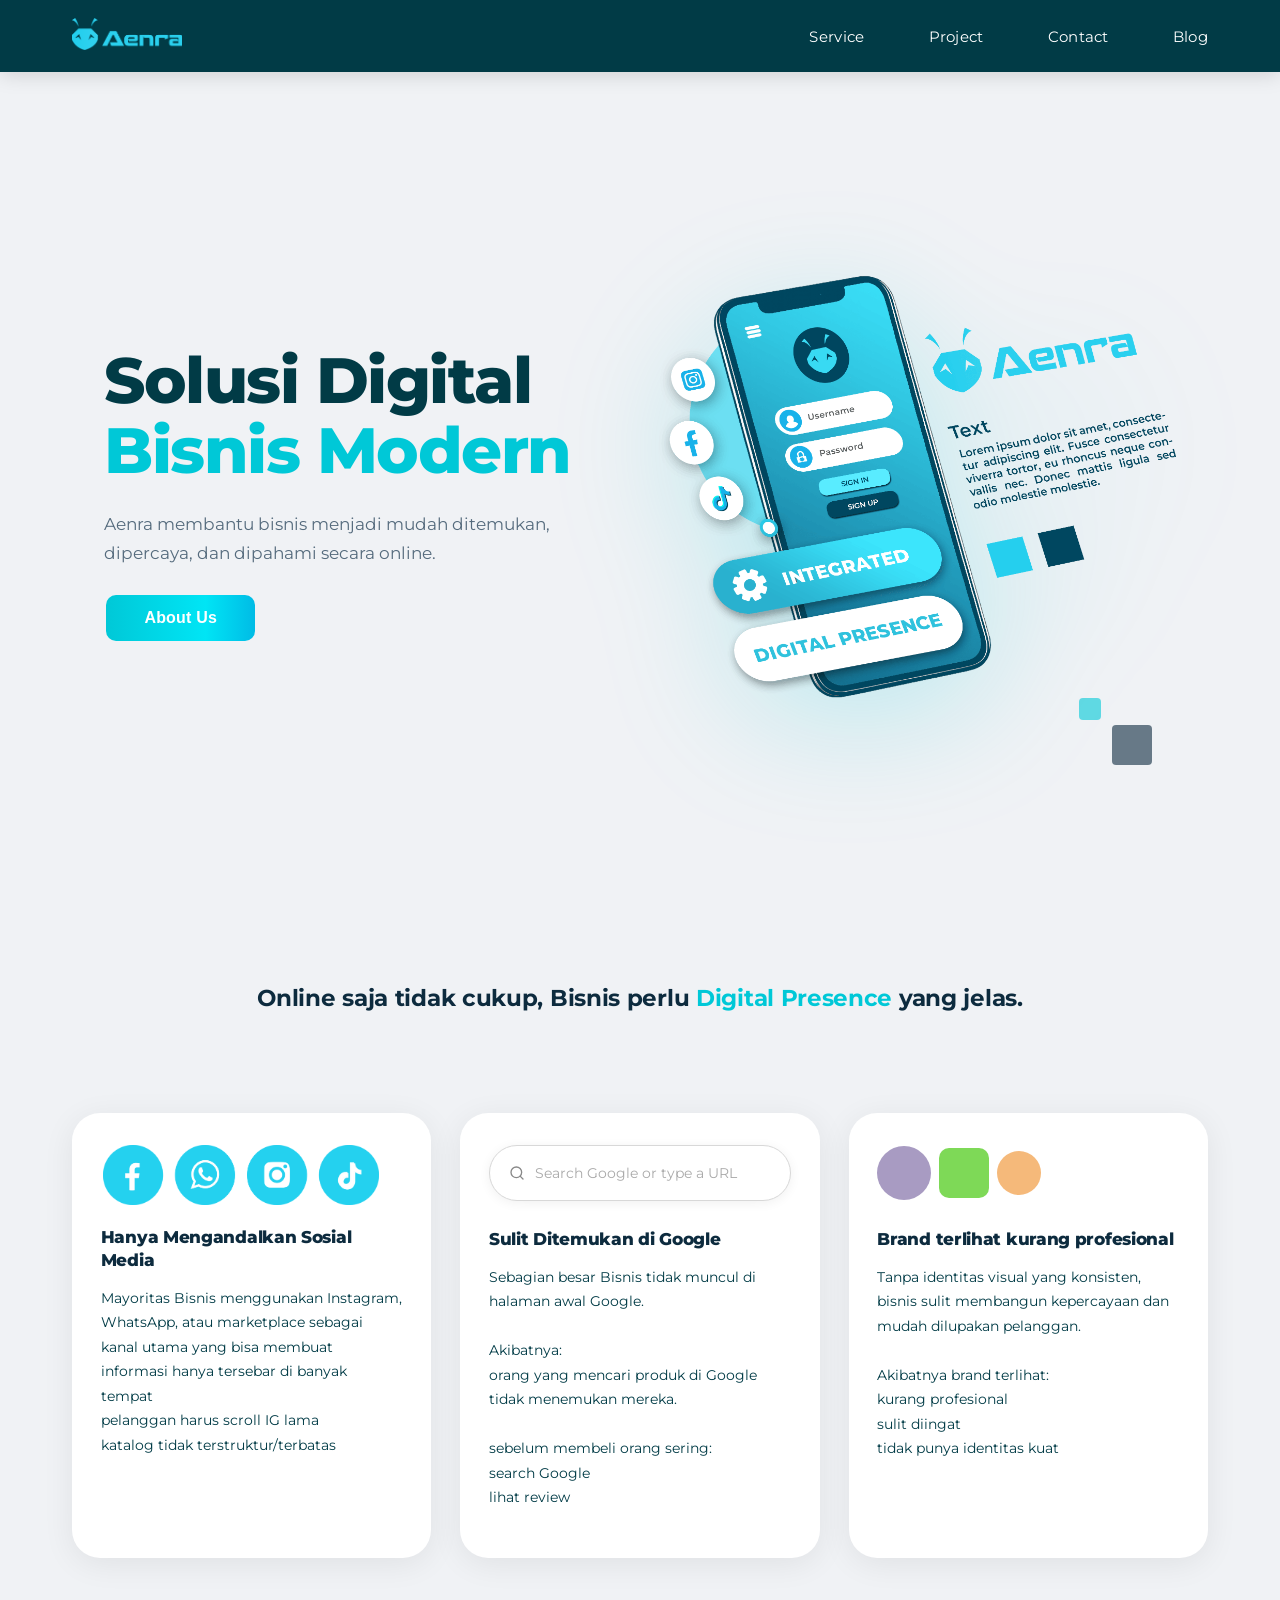
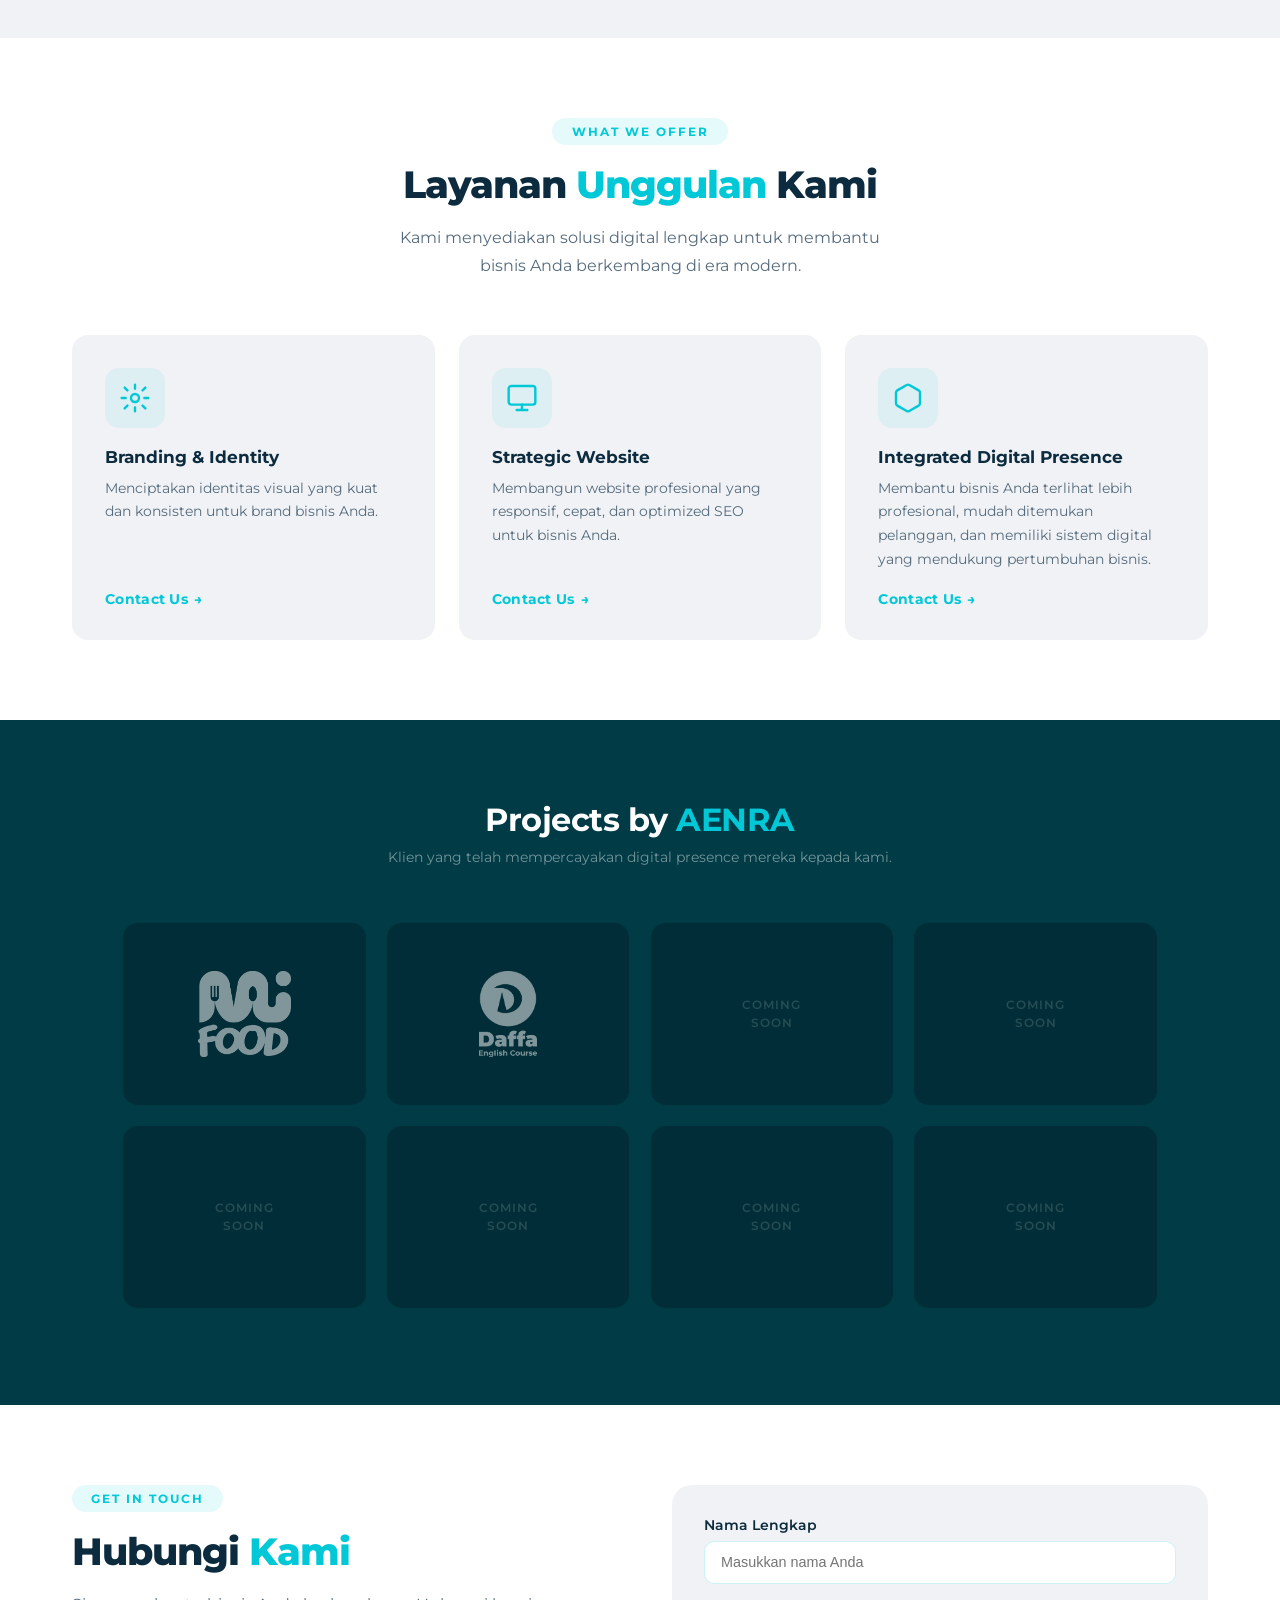
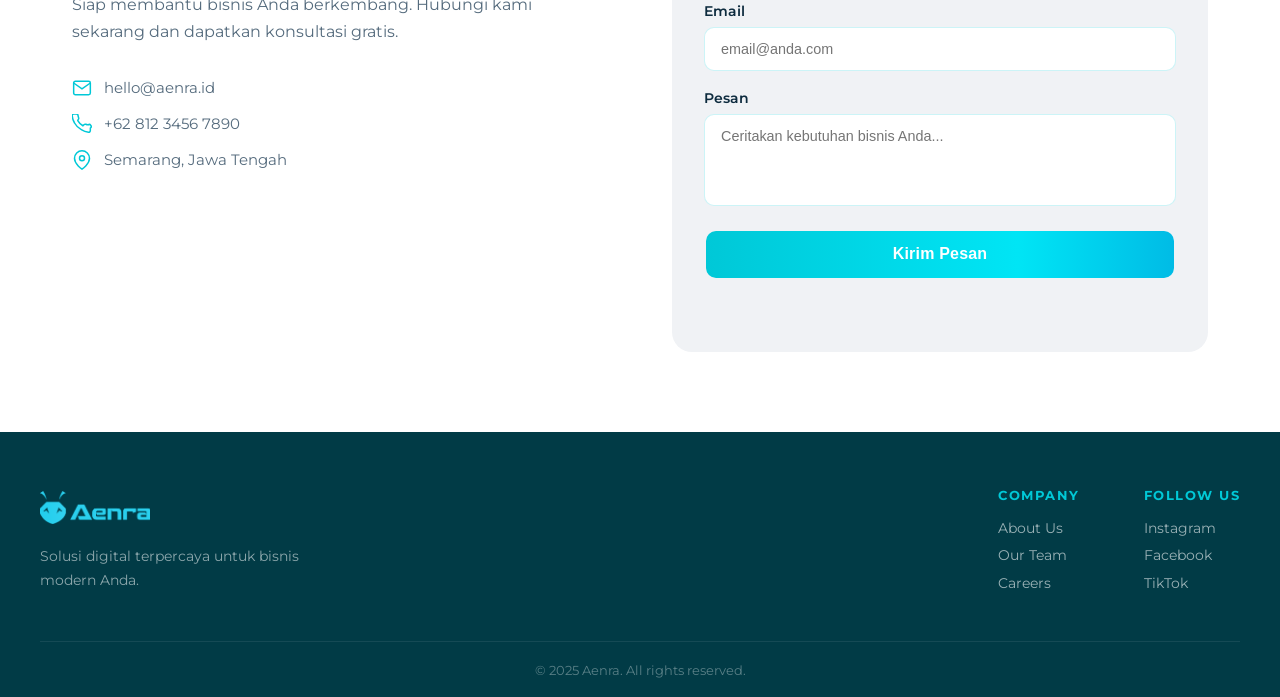
==== commit 102105f6: "Update index.html" ====
--- a/index.html
+++ b/index.html
@@ -76,8 +76,8 @@
         
         <img src="img/Icon.png" alt="sosmed" class="icon-img">
         <h3>Hanya Mengandalkan Sosial Media</h3>
-        <p>Mayoritas Bisnis menggunakan Instagram, WhatsApp, atau marketplace sebagai kanal utama.<br><br>
-        Akibatnya:<br>
+        <p>Mayoritas Bisnis menggunakan Instagram, WhatsApp, atau marketplace sebagai kanal utama yang bisa
+        membuat
         informasi hanya tersebar di banyak tempat<br>
         pelanggan harus scroll IG lama<br>
         katalog tidak terstruktur/terbatas<br>
--- a/style.css
+++ b/style.css
@@ -679,7 +679,7 @@
   padding: 1.5rem;
 }
 
-/* ── LOGO — putih default, warna saat hover ── */
+/* ── LOGO   putih default, warna saat hover ── */
 .project-logo {
   max-width: 75%;
   max-height: 65%;
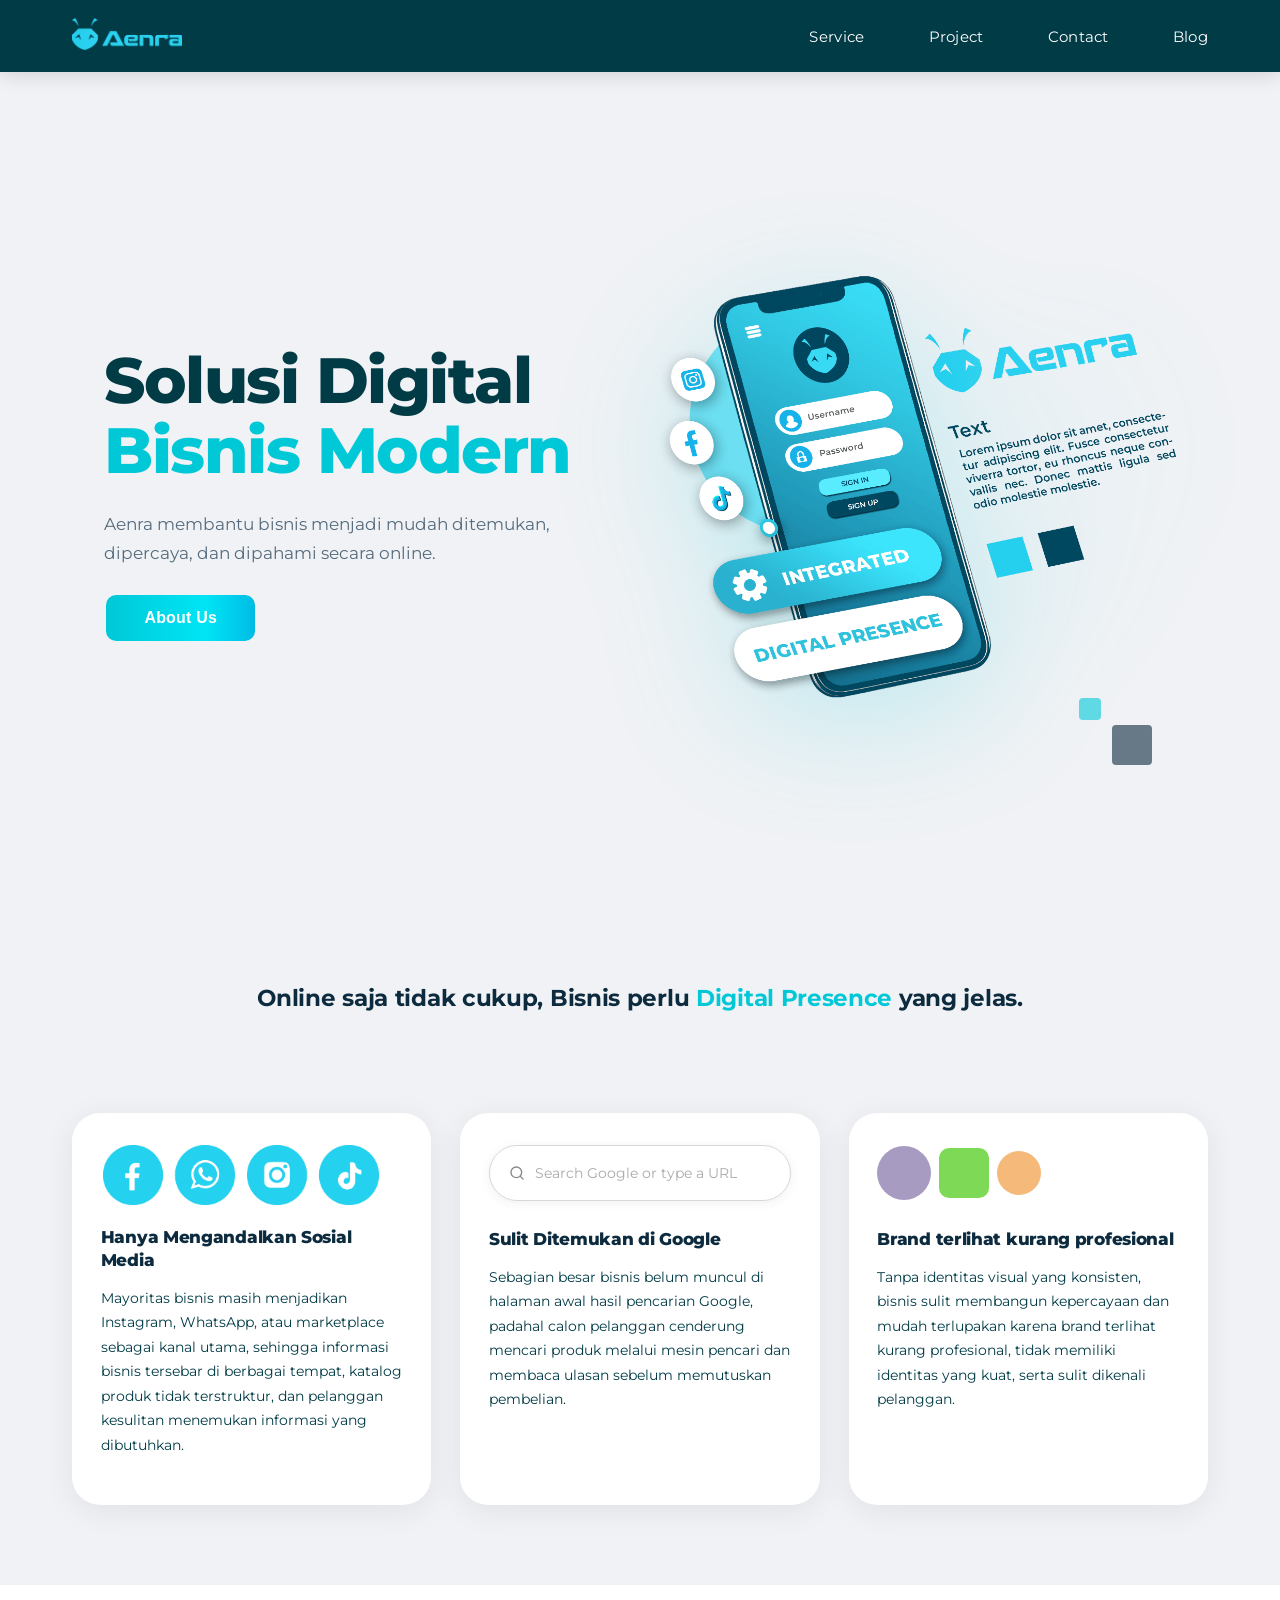
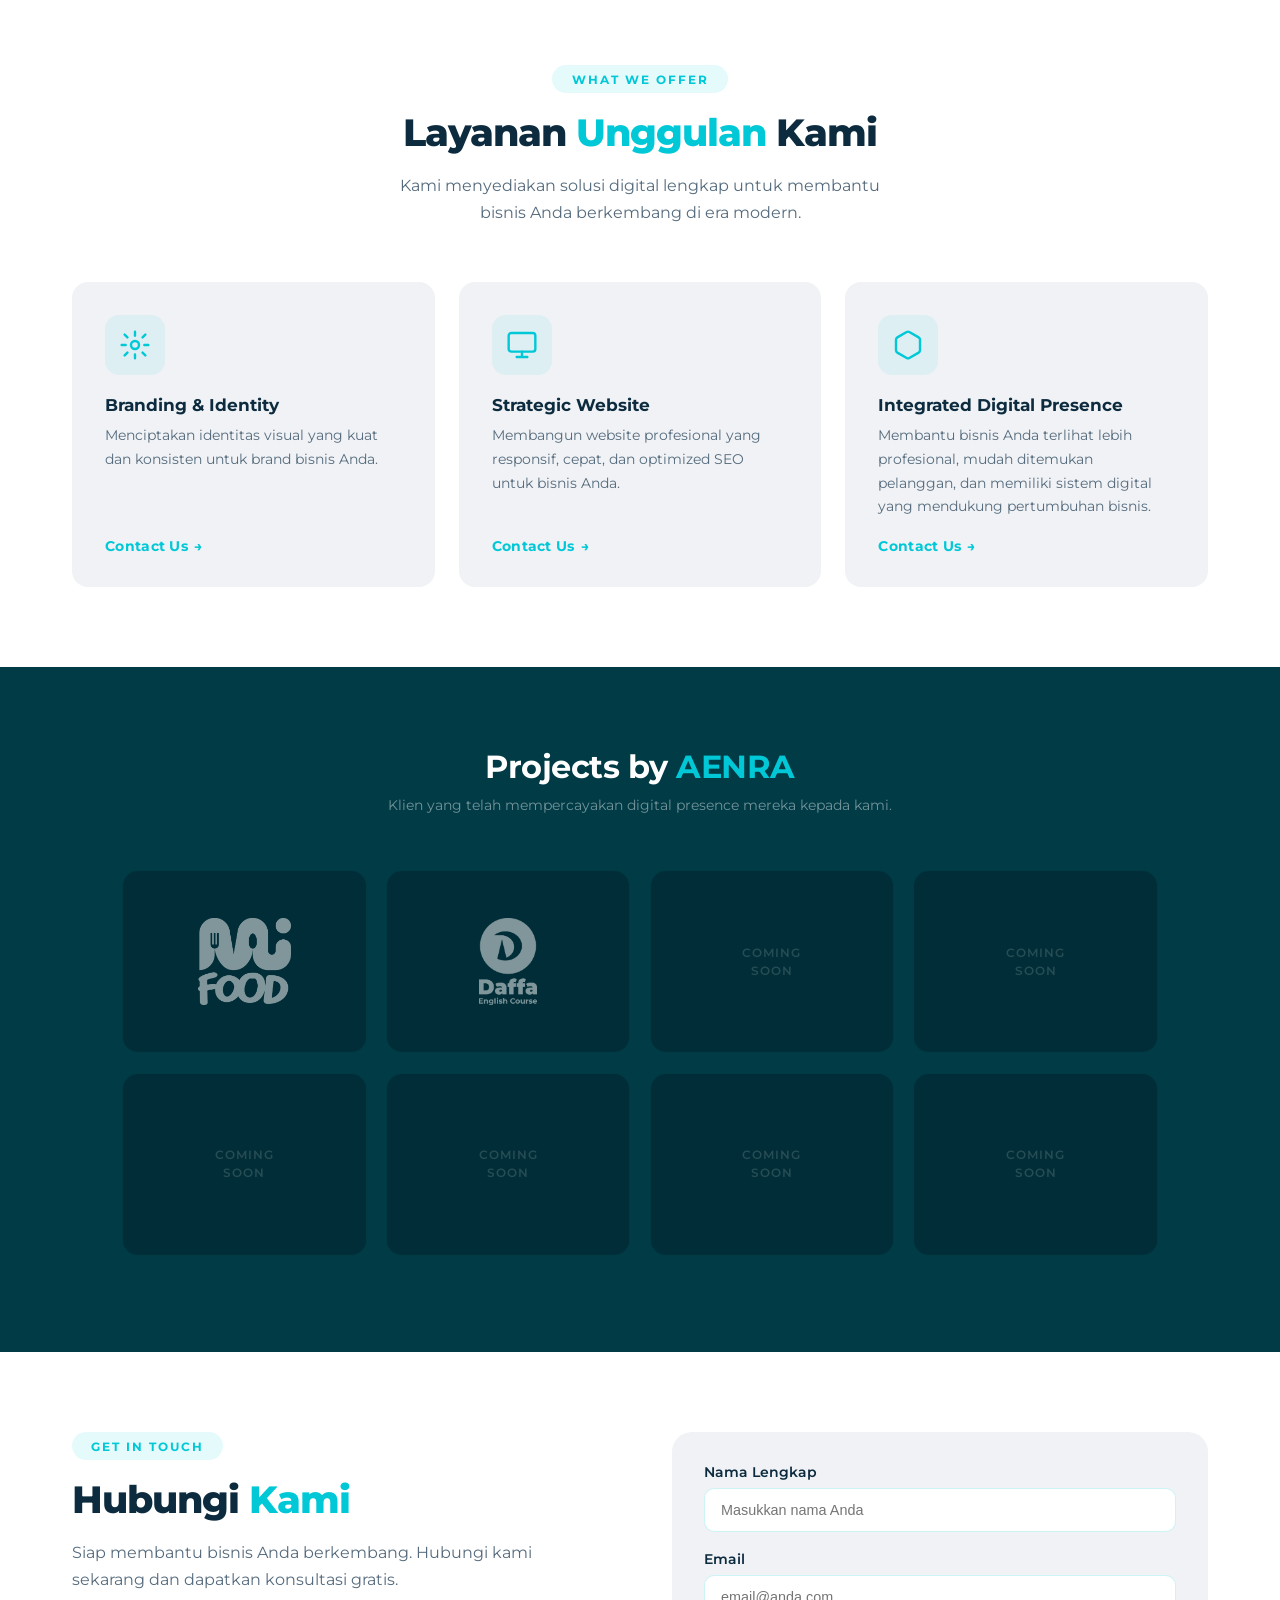
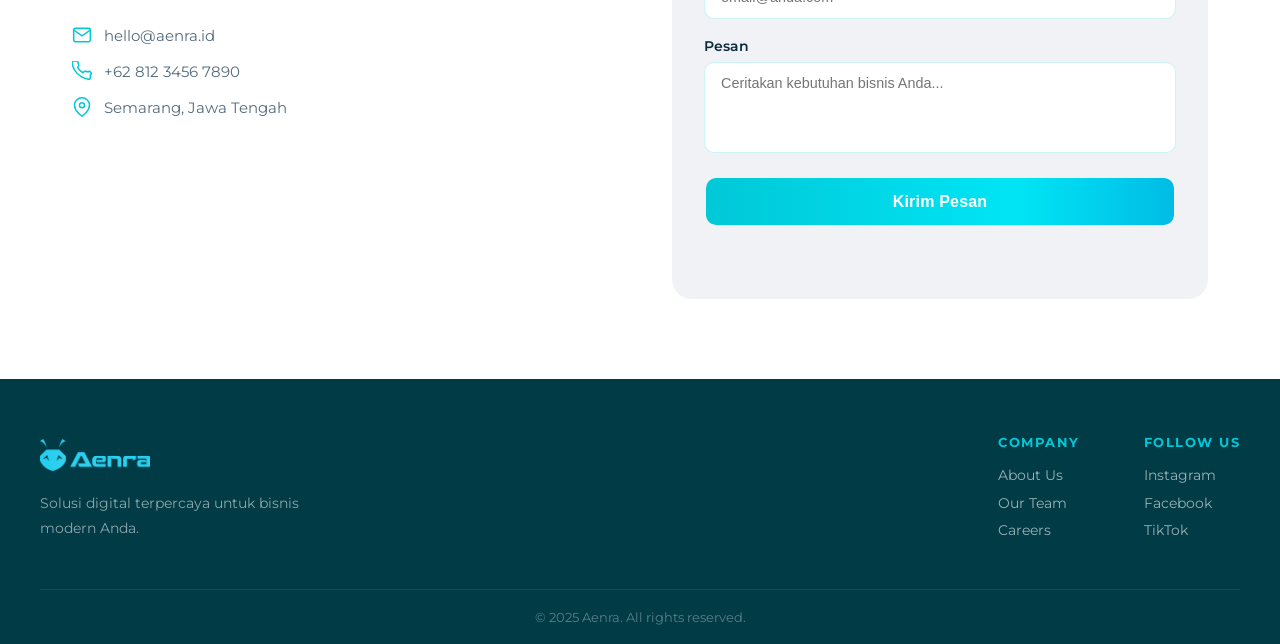
==== commit 806ddf98: "Update index.html" ====
--- a/index.html
+++ b/index.html
@@ -76,12 +76,8 @@
         
         <img src="img/Icon.png" alt="sosmed" class="icon-img">
         <h3>Hanya Mengandalkan Sosial Media</h3>
-        <p>Mayoritas Bisnis menggunakan Instagram, WhatsApp, atau marketplace sebagai kanal utama yang bisa
-        membuat
-        informasi hanya tersebar di banyak tempat<br>
-        pelanggan harus scroll IG lama<br>
-        katalog tidak terstruktur/terbatas<br>
-
+        <p>Mayoritas bisnis masih menjadikan Instagram, WhatsApp, atau marketplace sebagai kanal utama, sehingga informasi bisnis tersebar di berbagai tempat, 
+          katalog produk tidak terstruktur, dan pelanggan kesulitan menemukan informasi yang dibutuhkan.</p>
       </div>
 
       <div class="problem-card" data-animate="fadeUp" style="animation-delay:0.25s">
@@ -91,14 +87,9 @@
           <span>Search Google or type a URL</span>
         </div>
         <h3>Sulit Ditemukan di Google</h3>
-        <p>Sebagian besar Bisnis tidak muncul di halaman awal Google.<br><br>
-        Akibatnya:<br>
-        orang yang mencari produk di Google tidak menemukan mereka.<br><br>
-
-        sebelum membeli orang sering:<br>
-        search Google<br>
-        lihat review<br>
-</p>
+        <p>Sebagian besar bisnis belum muncul di halaman awal hasil pencarian Google, 
+          padahal calon pelanggan cenderung mencari produk melalui mesin pencari dan membaca ulasan sebelum memutuskan pembelian.
+        </p>
        
       </div>
 
@@ -110,10 +101,9 @@
           <div class="icon-circle orange"></div>
         </div>
         <h3>Brand terlihat kurang profesional</h3>
-        <p>Tanpa identitas visual yang konsisten, bisnis sulit membangun kepercayaan dan mudah dilupakan pelanggan.<br><br>Akibatnya brand terlihat:<br>
-           kurang profesional<br>
-           sulit diingat<br>
-           tidak punya identitas kuat</p>
+        <p>Tanpa identitas visual yang konsisten, bisnis sulit membangun kepercayaan dan mudah terlupakan karena brand terlihat kurang profesional, 
+          tidak memiliki identitas yang kuat, serta sulit dikenali pelanggan.
+        </p>
         
       </div>
 
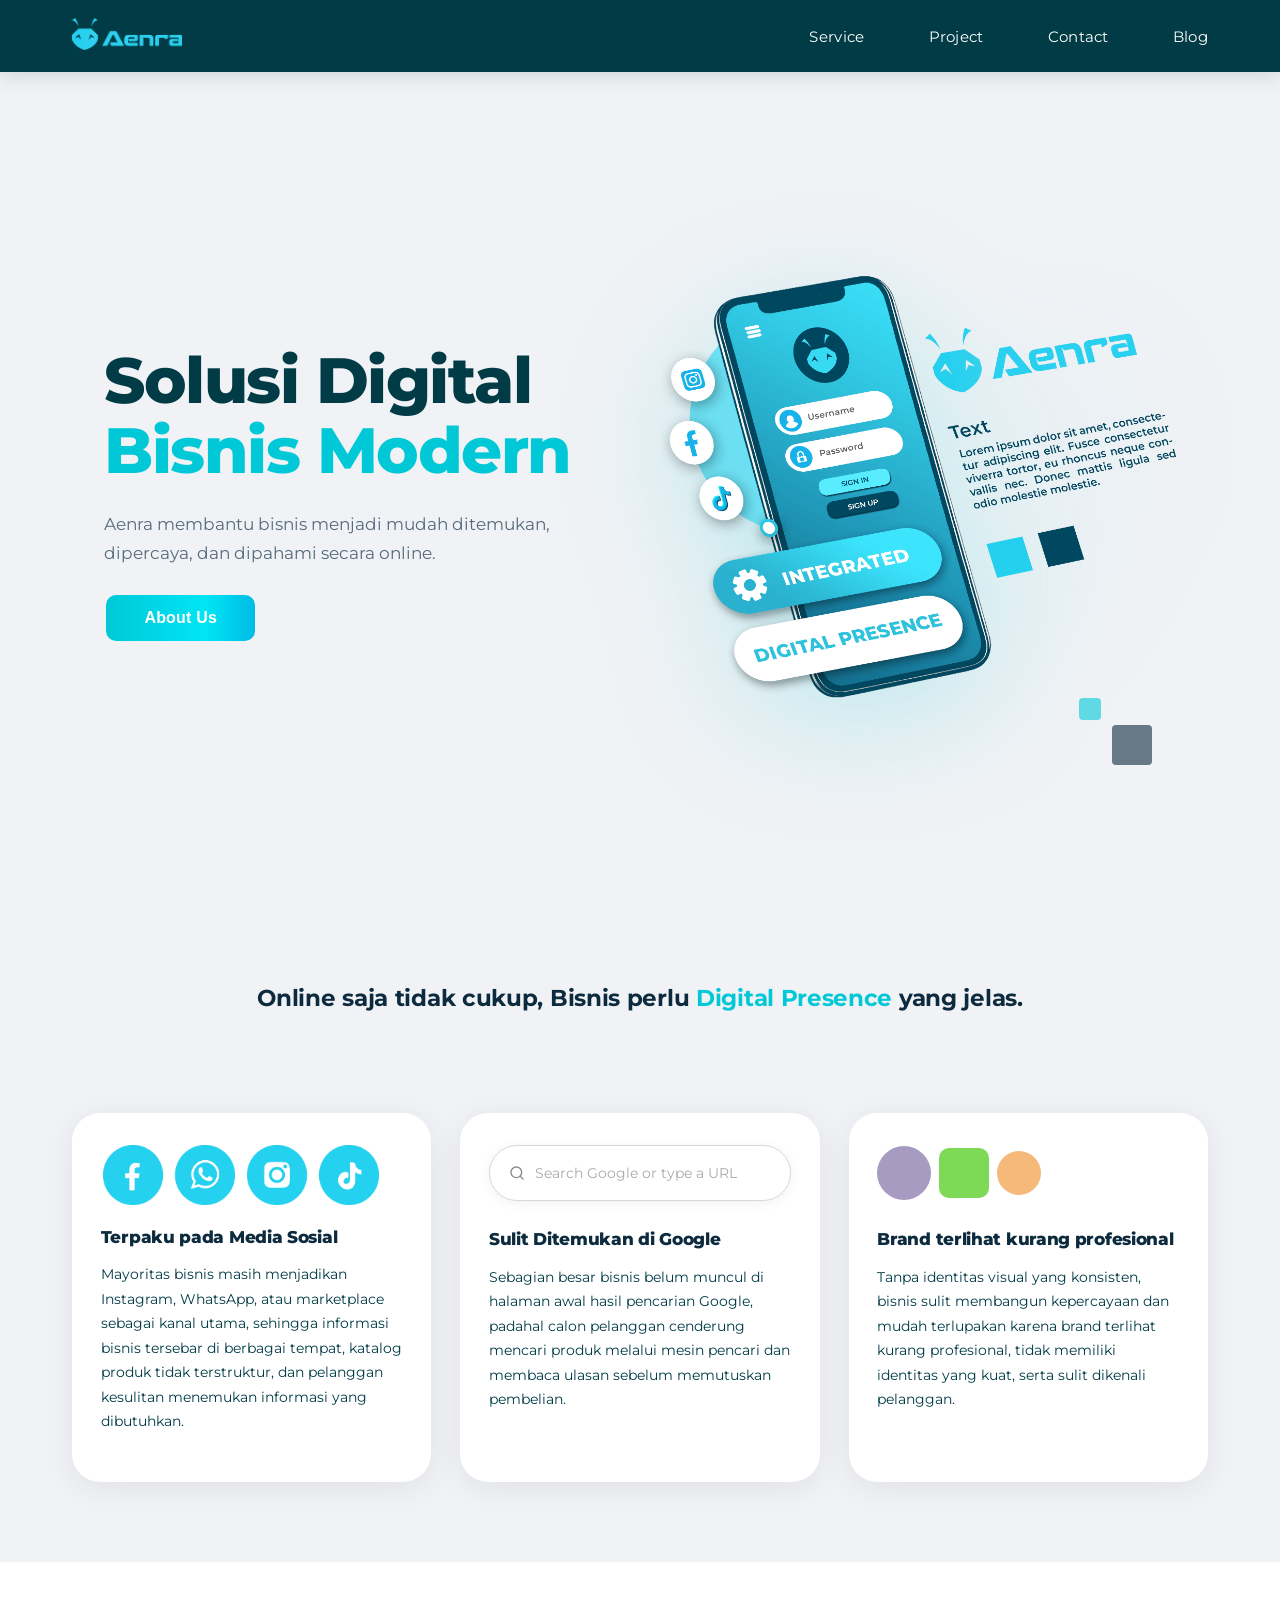
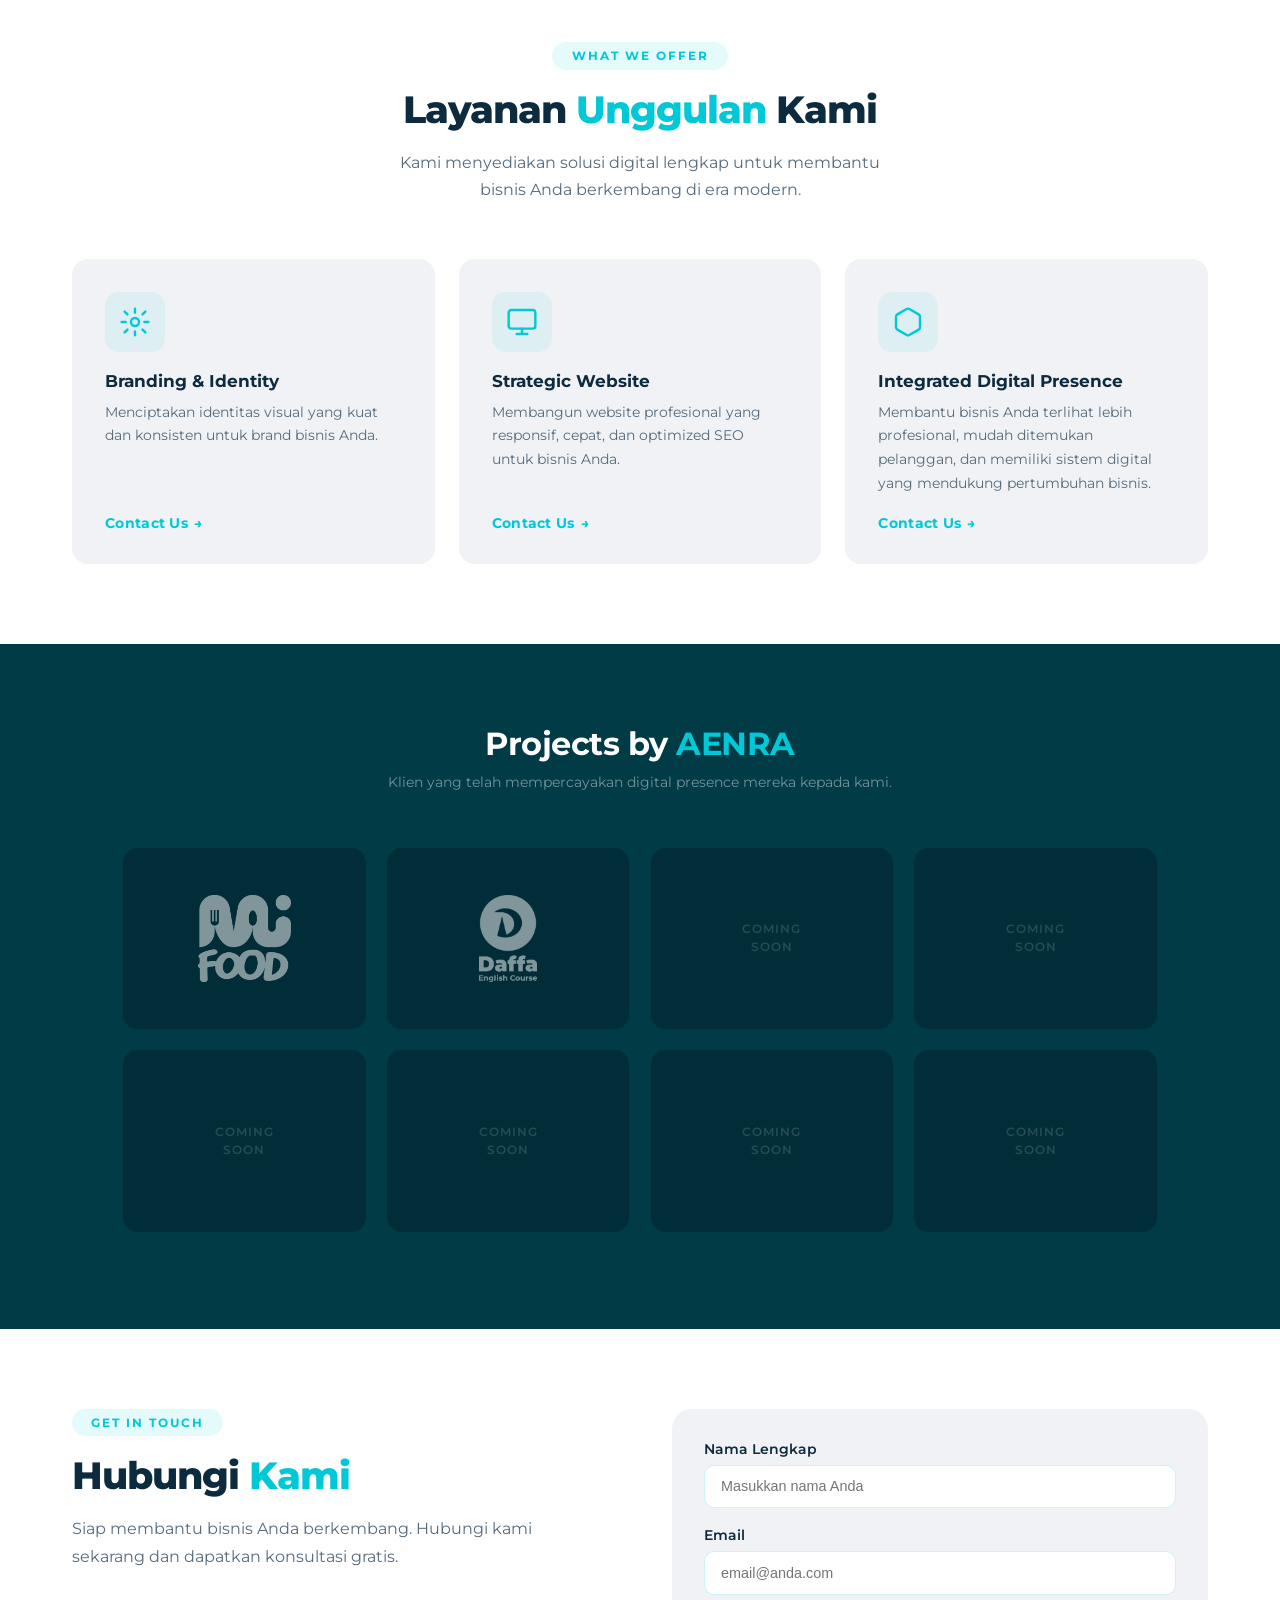
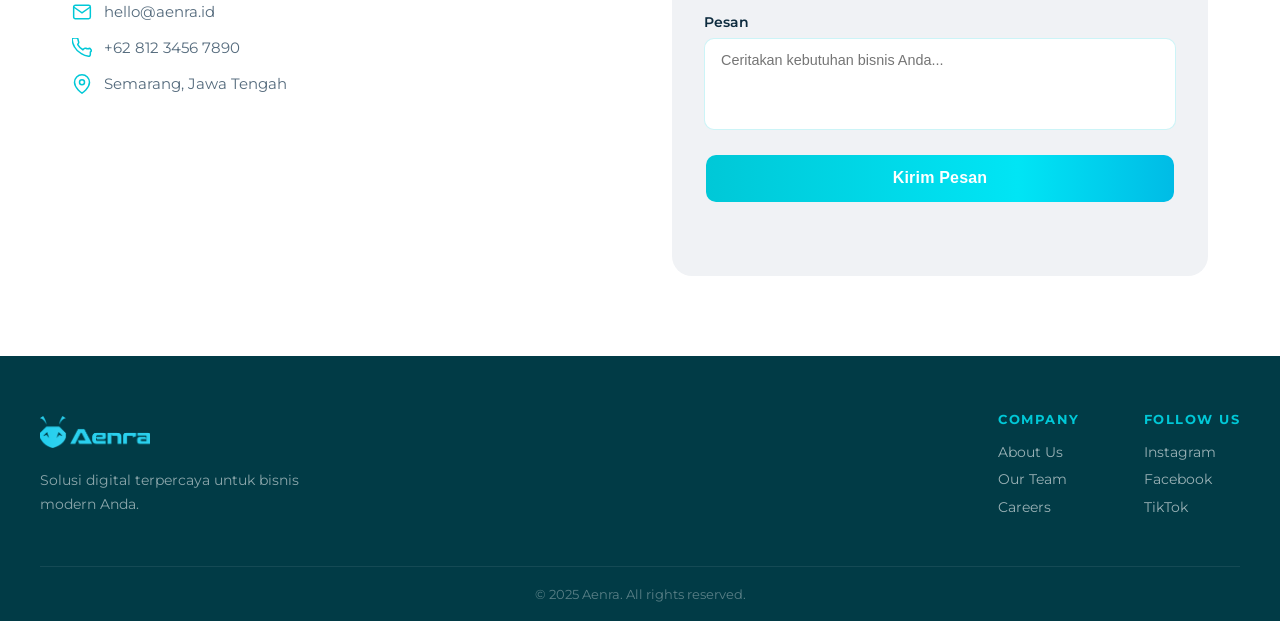
==== commit 701dfa05: "Update index.html" ====
--- a/index.html
+++ b/index.html
@@ -75,7 +75,7 @@
       <div class="problem-card" data-animate="fadeUp" style="animation-delay:0.1s">
         
         <img src="img/Icon.png" alt="sosmed" class="icon-img">
-        <h3>Hanya Mengandalkan Sosial Media</h3>
+        <h3>Terpaku pada Media Sosial</h3>
         <p>Mayoritas bisnis masih menjadikan Instagram, WhatsApp, atau marketplace sebagai kanal utama, sehingga informasi bisnis tersebar di berbagai tempat, 
           katalog produk tidak terstruktur, dan pelanggan kesulitan menemukan informasi yang dibutuhkan.</p>
       </div>
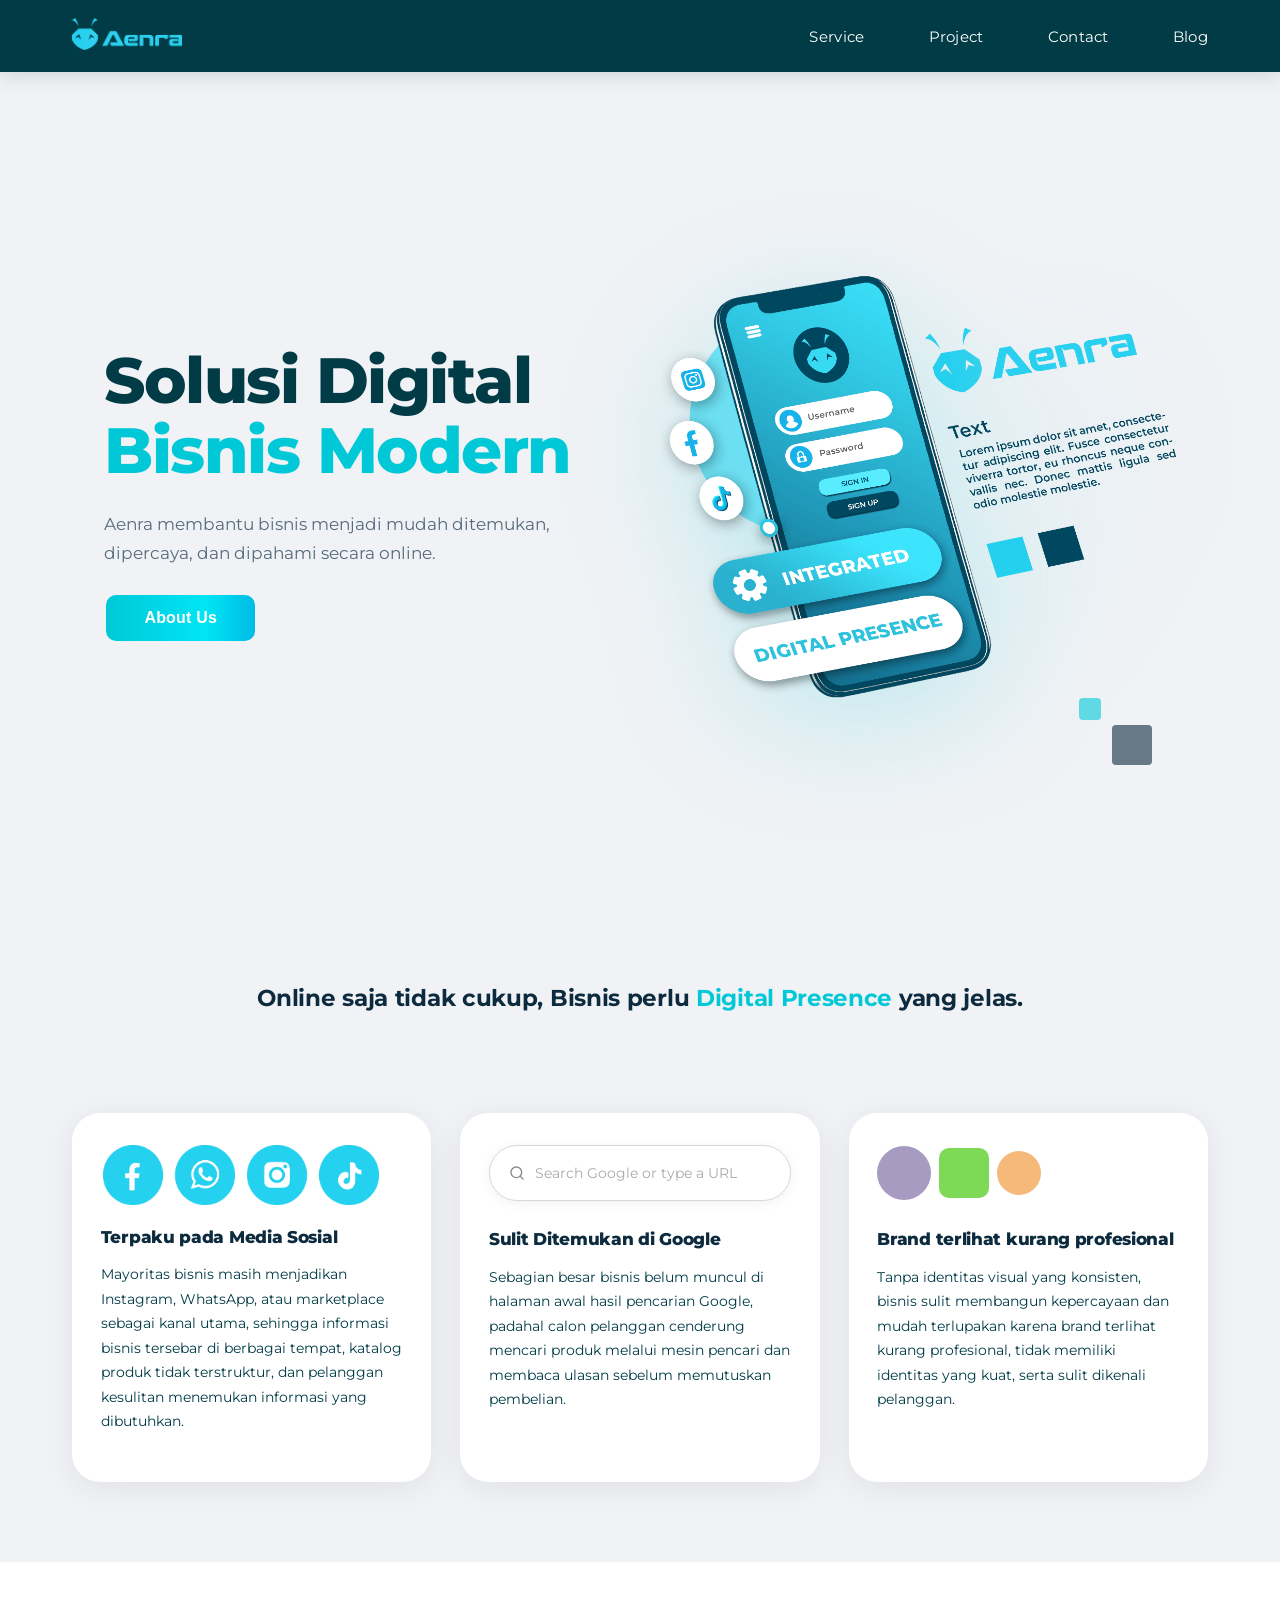
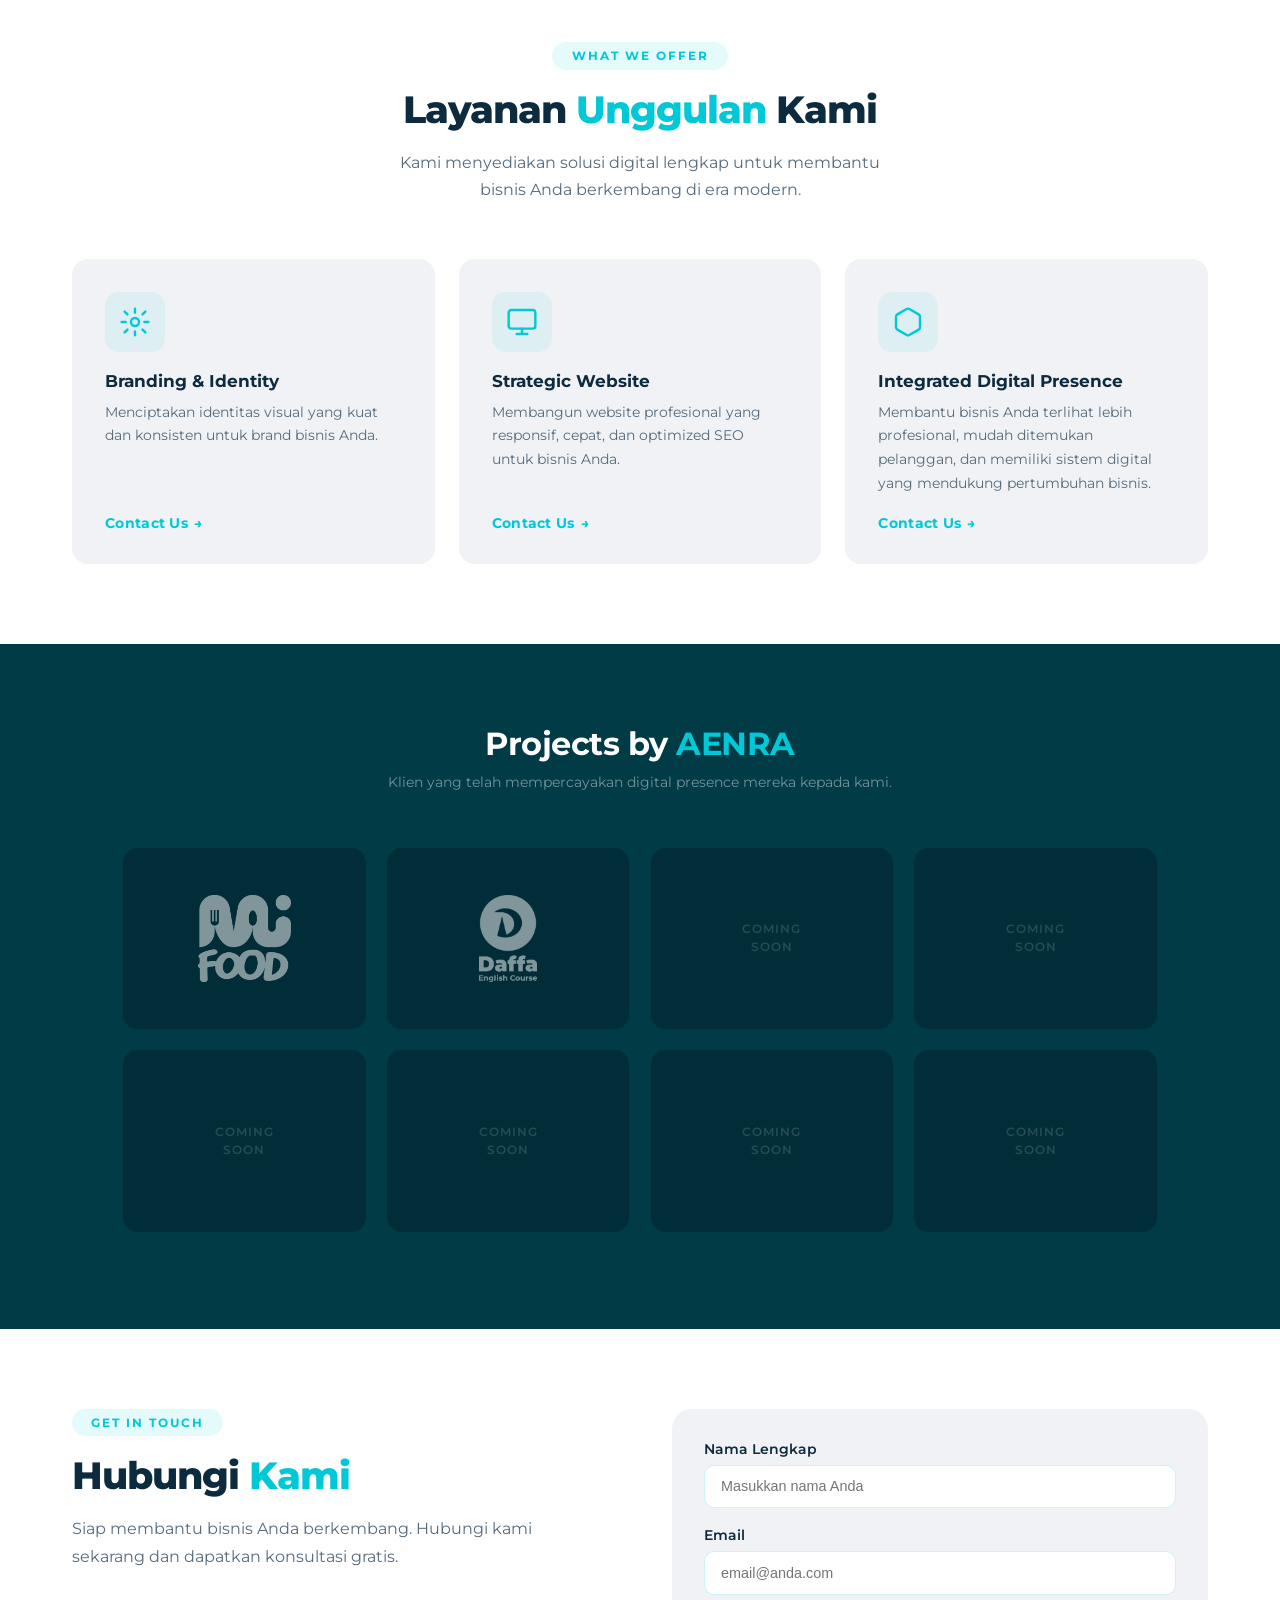
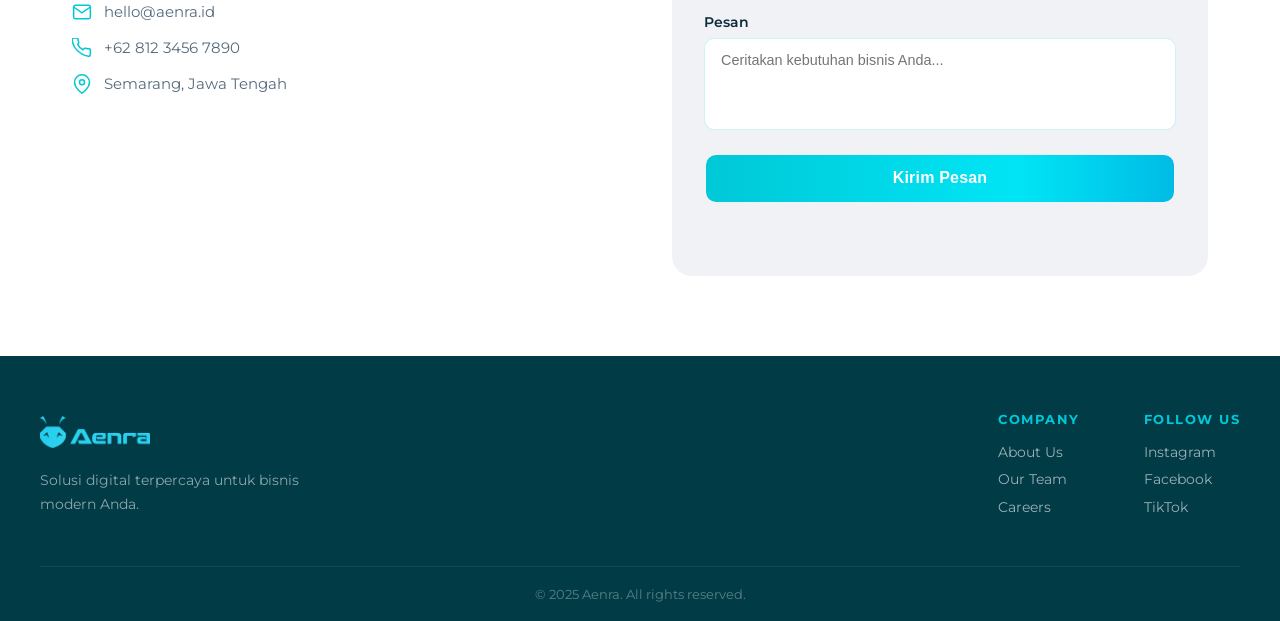
==== commit fd3f4579: "Update index.html" ====
--- a/index.html
+++ b/index.html
@@ -236,7 +236,7 @@
               <span>hello@aenra.id</span>
             </div>
             <div class="contact-item">
-              <svg width="20" height="20" viewBox="0 0 24 24" fill="none"><path d="M22 16.92v3a2 2 0 01-2.18 2 19.79 19.79 0 01-8.63-3.07A19.5 19.5 0 013.07 10.8 19.79 19.79 0 01.22 2.18 2 2 0 012.22 0h3a2 2 0 012 1.72c.127.96.361 1.903.7 2.81a2 2 0 01-.45 2.11L6.91 7.91a16 16 0 006.16 6.16l1.27-1.27a2 2 0 012.11-.45c.907.339 1.85.573 2.81.7A2 2 0 0122 16.92z" stroke="#00C8D7" stroke-width="1.8"/></svg>
+              <svg width="20" height="20" viewBox="0 0 24 24" fill="none"><path d="M22 16.92v3a2 2 0 01-2.18 2 19.79 19.79 0 01-8.63-3.07A19.5 19.5 0 013.07 10.8 19.79 19.79 0 01.22 2.18 2 2 0 012.22 0h3a2 2 0 012 1.72c.127.96.361 1.903.7 2.81a2 2 0 01-.45 2.11L6.91 7.91a16 16 0 006.16 6.16l1.27-1.27a2 2 0 012.11-.45c.907.339 1.85.573 2.81.7A2 2 0 0122 13.999z" stroke="#00C8D7" stroke-width="1.8"/></svg>
               <span>+62 812 3456 7890</span>
             </div>
             <div class="contact-item">
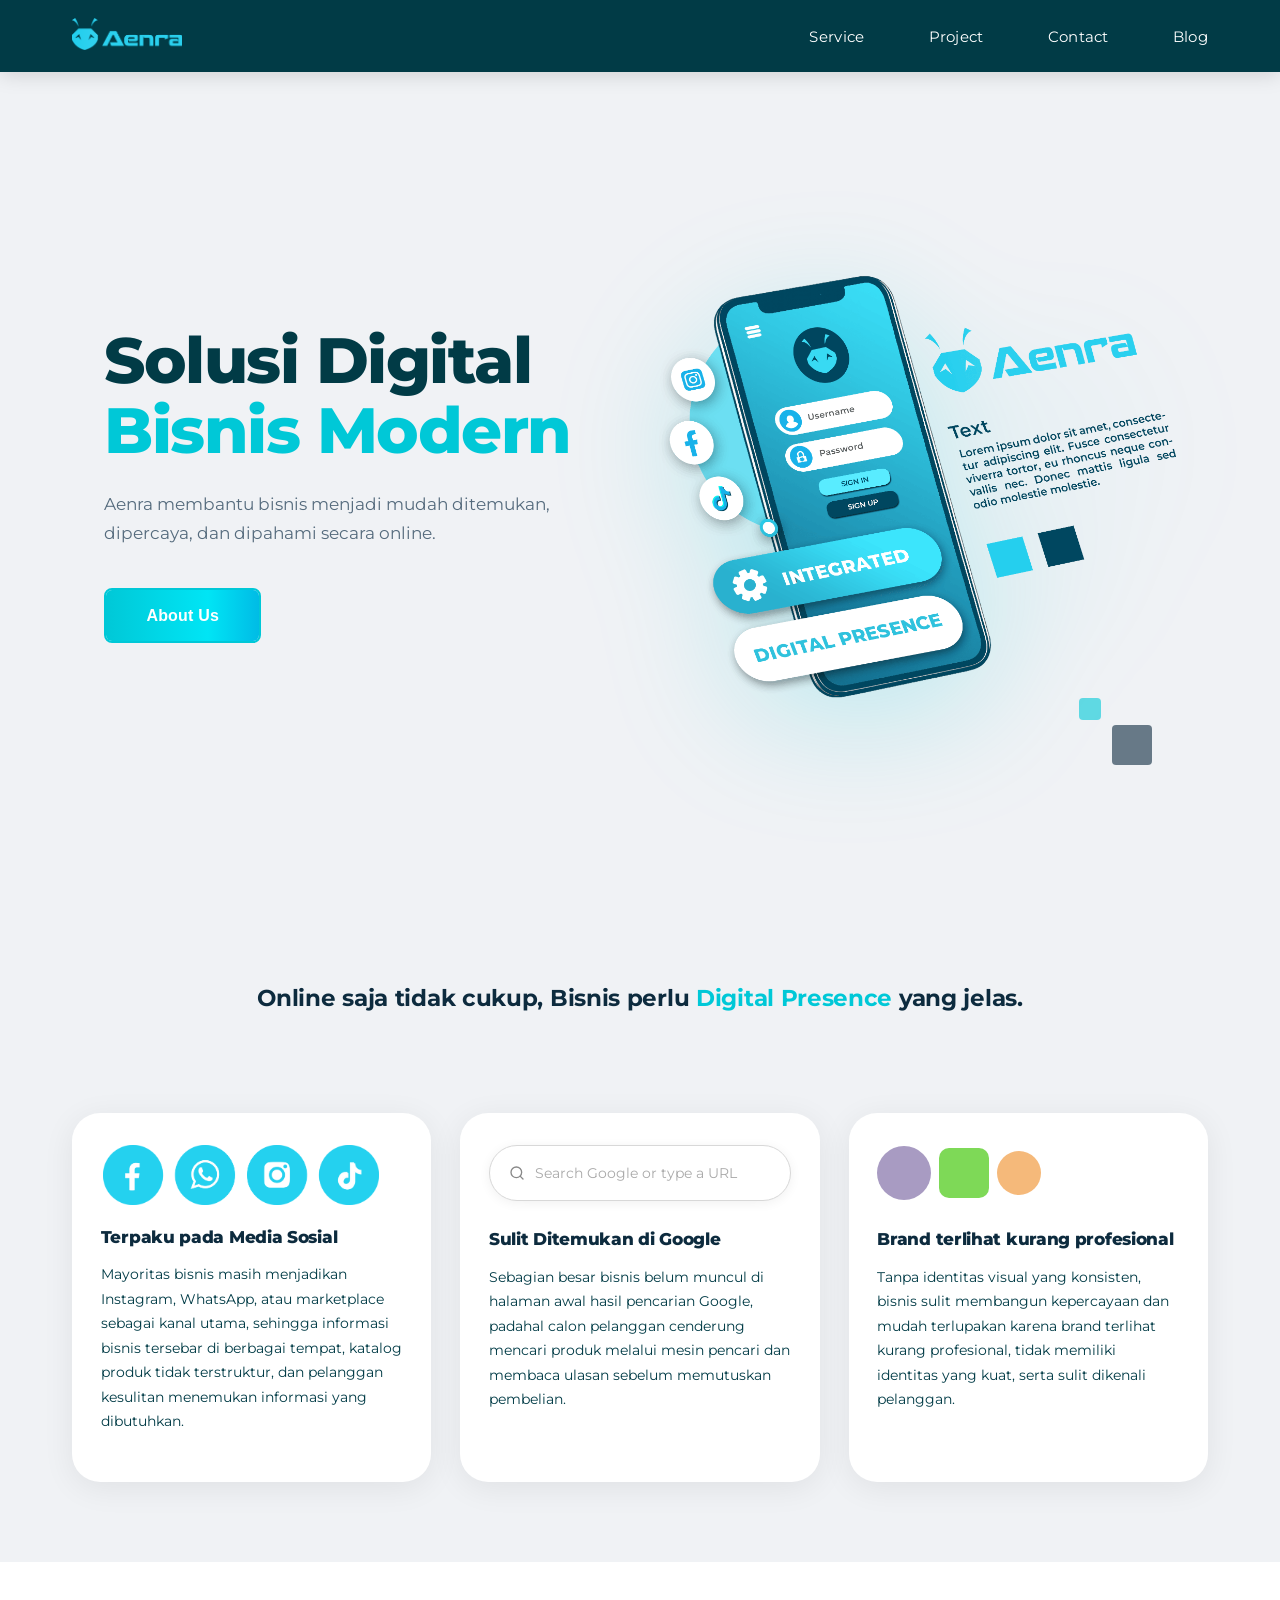
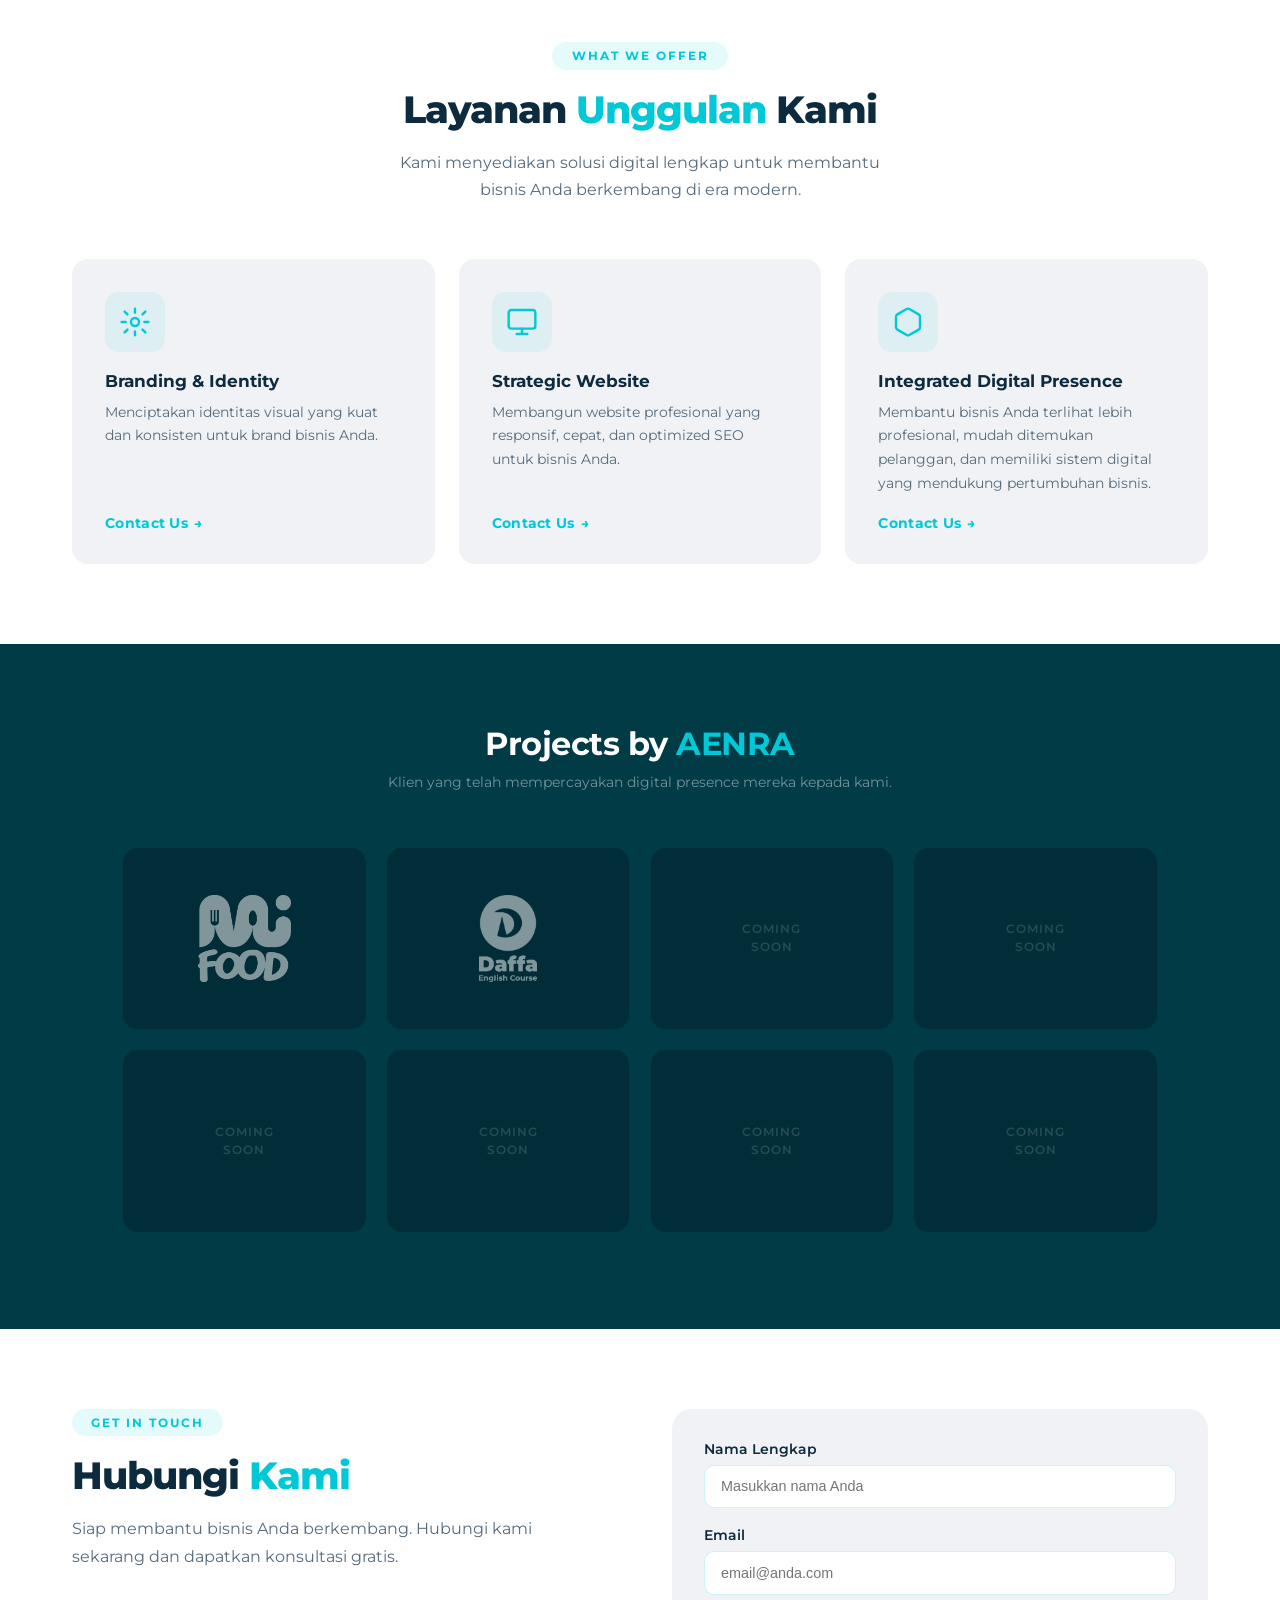
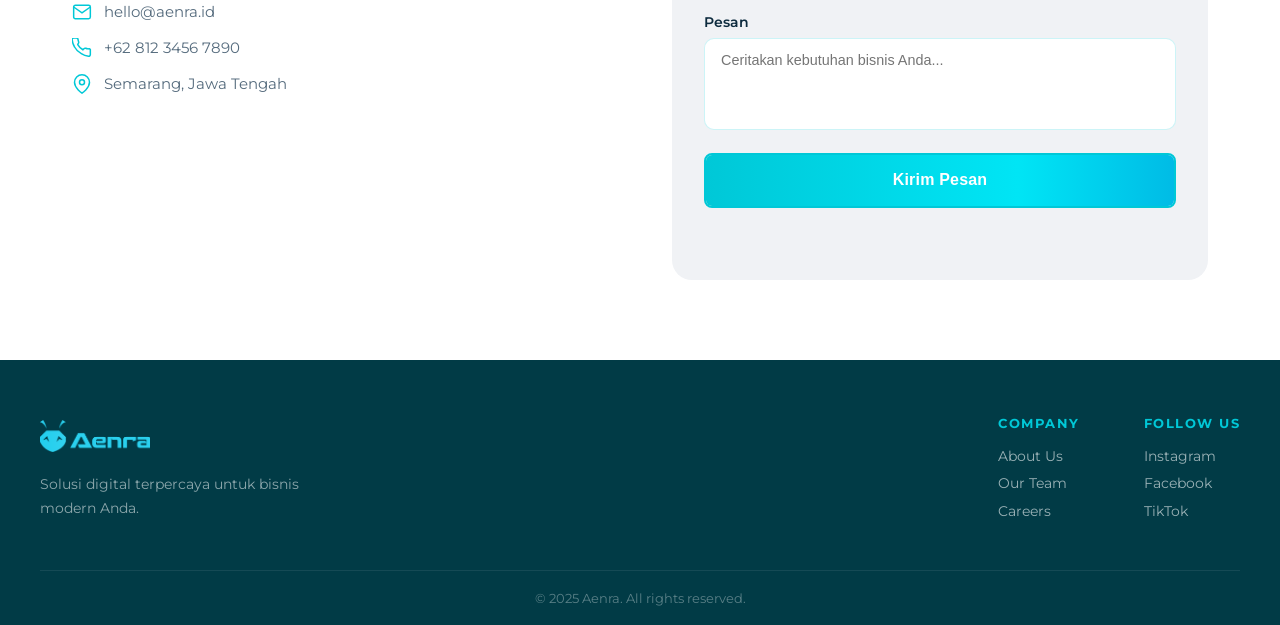
==== commit 1ef23ec5: "Update index.html" ====
--- a/index.html
+++ b/index.html
@@ -50,7 +50,7 @@
           Aenra membantu bisnis menjadi mudah ditemukan,
            dipercaya, dan dipahami secara online.
         </p>
-       <a href="about.html" class="btn-primary">About Us</a>
+       <a href="about.html" class="btn-primary"><span>About Us</span></a>
       </div>
       <div class="hero-right" data-animate="fadeRight">
         <img src="img/image hero.png" alt="Aenra App Mockup" class="hero-image" id="heroImg"/>
@@ -259,7 +259,7 @@
               <label>Pesan</label>
               <textarea id="messageInput" placeholder="Ceritakan kebutuhan bisnis Anda..." rows="4"></textarea>
             </div>
-            <button class="btn-primary full-width" id="sendBtn">Kirim Pesan</button>
+            <button class="btn-primary full-width" id="sendBtn"><span>Kirim Pesan</span></button>
             <div class="form-feedback" id="formFeedback"></div>
           </div>
         </div>
--- a/style.css
+++ b/style.css
@@ -182,25 +182,39 @@
   max-width: 460px;
 }
 
+:root {
+  --cyan: #00c8d7;
+  --white: #ffffff;
+}
+
+/* BUTTON UTAMA */
 .btn-primary {
+  position: relative;
+  display: inline-block;
   text-decoration: none;
+  border-radius: 8px;
+  border: 2px solid var(--cyan);
+  overflow: hidden;
+  isolation: isolate;
+  padding: 2px; /* ruang untuk border */
+}
+
+/* TEXT / CONTENT */
+.btn-primary span {
+  display: block;
   position: relative;
-  z-index: 0;
-  overflow: hidden;
-  background: transparent;
-  border: 2px solid transparent;
+  z-index: 2;
   color: var(--white);
+  font-family: 'Plus Jakarta Sans', sans-serif;
+  font-weight: 700;
+  font-size: 1rem;
+  letter-spacing: 0.2px;
   padding: 0.9rem 2.4rem;
-  border-radius: 10px;
-  font-size: 1rem;
-  font-weight: 700;
-  cursor: pointer;
-  font-family: 'Plus Jakarta Sans', sans-serif;
-  letter-spacing: 0.2px;
-  transition: color 0.4s ease, transform 0.3s ease, box-shadow 0.3s ease;
-}
-
-/* Layer gradient yang terus bergerak */
+  border-radius: 8px;
+  transition: color 0.4s ease, transform 0.3s ease;
+}
+
+/* GRADIENT BACKGROUND */
 .btn-primary::after {
   content: '';
   position: absolute;
@@ -208,33 +222,41 @@
   background: linear-gradient(90deg, var(--cyan), #00e5f5, #0092d6, var(--cyan));
   background-size: 200% 100%;
   animation: gradientMove 1s linear infinite;
-  z-index: -2;
-  border-radius: inherit;
-  transition: opacity 0.4s ease;
-}
-
-/* Layer sapuan gelap dari kiri */
+  z-index: 0;
+}
+
+/* LAYER GELAP (SUDAH MASUK KE DALAM BORDER) */
 .btn-primary::before {
   content: '';
   position: absolute;
-  inset: 0;
+  inset: 0px; /* masuk ke dalam border */
   background: #013b46;
-  border-radius: inherit;
-  transform: scaleX(0);
-  transform-origin: left;
-  transition: transform 1s cubic-bezier(0.76, 0, 0.24, 1);
-  z-index: -1;
-}
-
+  border-radius: 4px;
+
+  transform: translateX(-100%);
+  transition: transform 0.6s cubic-bezier(0.76, 0, 0.24, 1);
+
+  z-index: 1;
+}
+
+/* HOVER */
 .btn-primary:hover::before {
-  transform: scaleX(1);
-}
-
-.btn-primary:hover {
+  transform: translateX(0);
+}
+
+.btn-primary:hover span {
   color: var(--cyan);
-  border: 2px solid var(--cyan);
   transform: translateY(-2px);
-  box-shadow: 0 12px 30px rgba(0,200,215,0.3);
+}
+
+/* ANIMASI GRADIENT */
+@keyframes gradientMove {
+  0% {
+    background-position: 0% 50%;
+  }
+  100% {
+    background-position: 200% 50%;
+  }
 }
 
 @keyframes gradientMove {
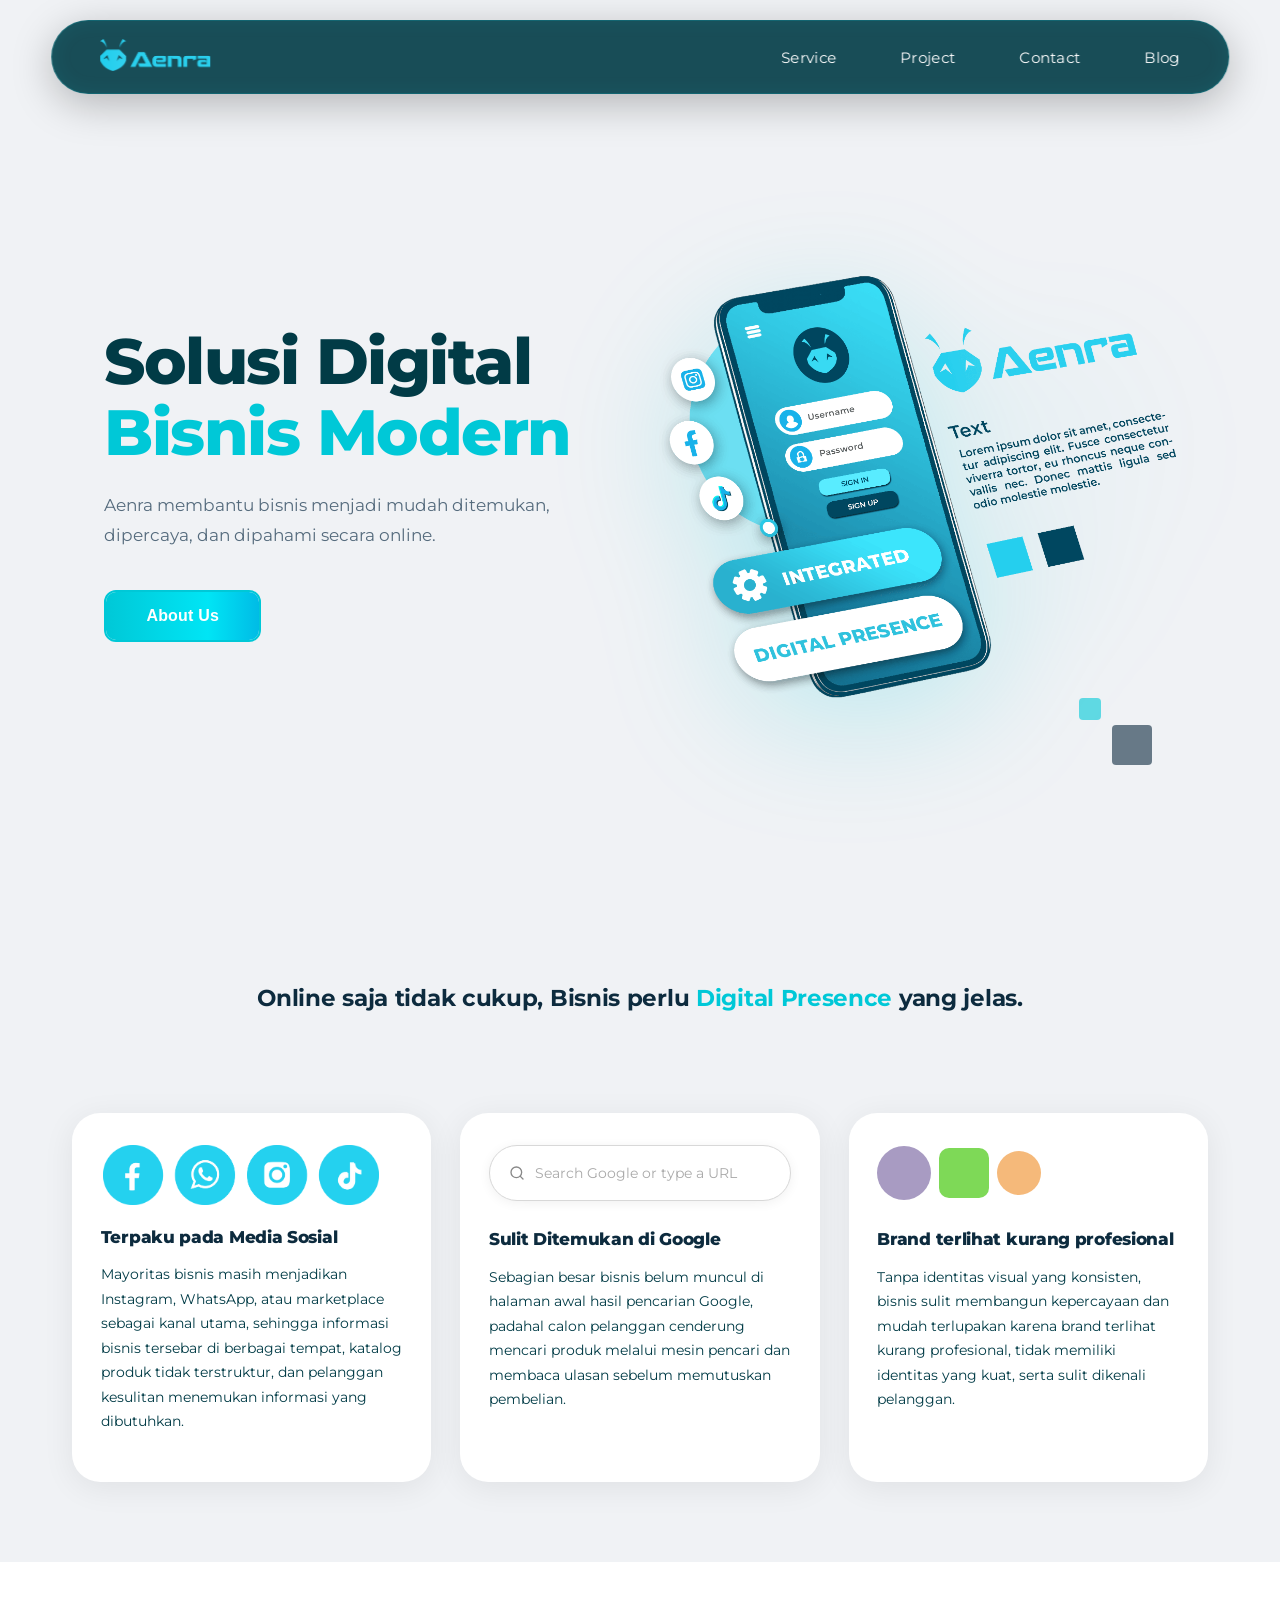
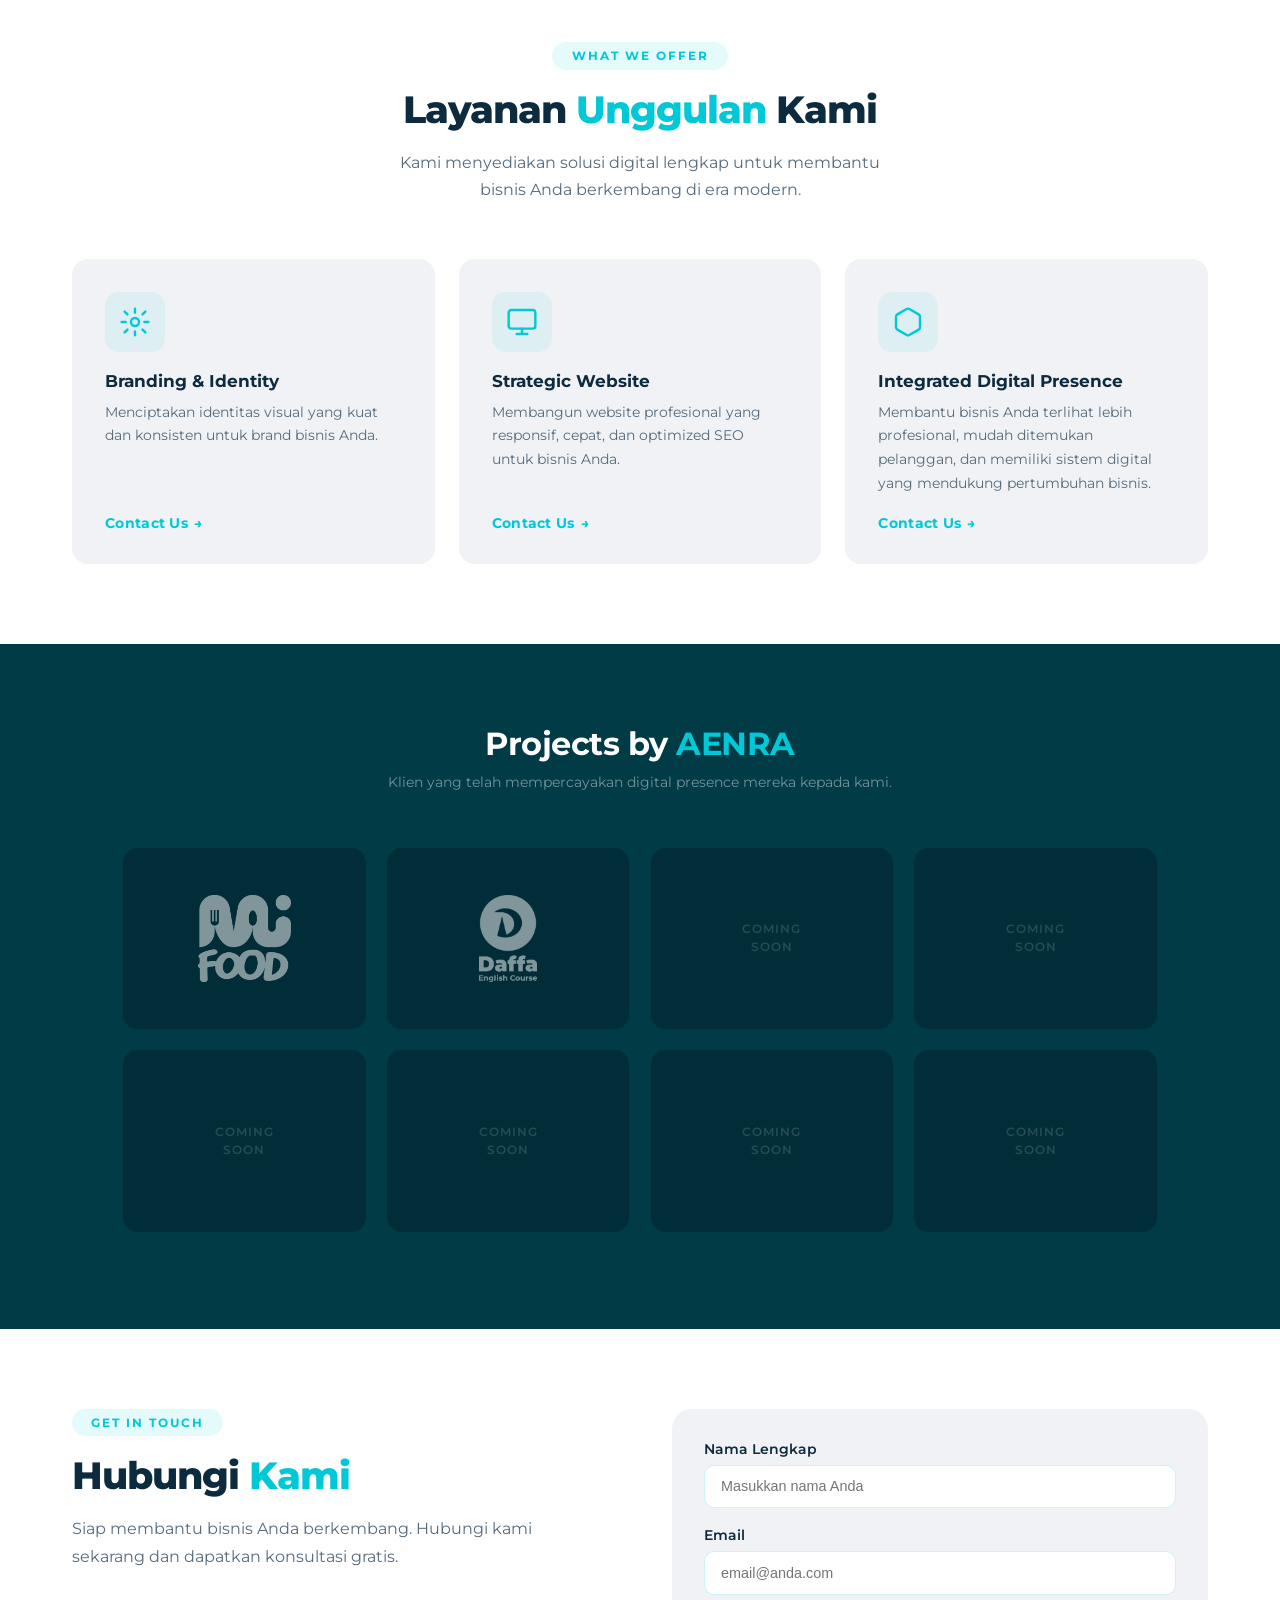
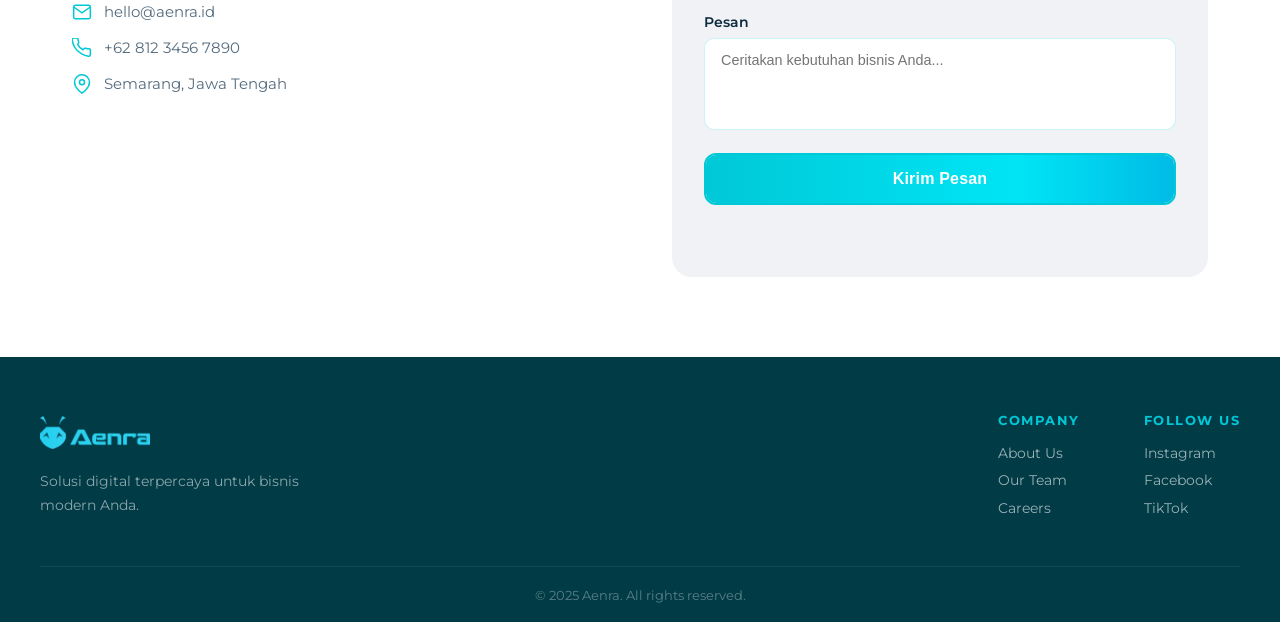
==== commit e204e138: "Update index.html" ====
--- a/index.html
+++ b/index.html
@@ -5,7 +5,7 @@
   <meta name="viewport" content="width=device-width, initial-scale=1.0"/> 
   <link rel="icon" type="image/png" href="img/AENRA LOGO1.png">     
   <title>Aenra – Solusi Digital</title>
-  <link href=<link rel="preconnect" href="https://fonts.googleapis.com">
+  <link rel="preconnect" href="https://fonts.googleapis.com">
 <link rel="preconnect" href="https://fonts.gstatic.com" crossorigin>
 <link href="https://fonts.googleapis.com/css2?family=Montserrat:ital,wght@0,100..900;1,100..900&display=swap" rel="stylesheet">
   <link rel="stylesheet" href="style.css"/>
--- a/style.css
+++ b/style.css
@@ -34,10 +34,24 @@
 
 /* ====== NAVBAR ====== */
 .navbar {
-  position: fixed; top: 0; left: 0; right: 0; z-index: 1000;
-  background:#013b46;
-  box-shadow: 0 2px 20px rgba(0,0,0,0.15);
-  transition: var(--transition);
+  position: fixed;
+  top: 20px;
+  left: 50%;
+  transform: translateX(-50%);
+  z-index: 1000;
+
+  width: 92%;
+  max-width: 1180px;
+
+  background: rgba(1, 59, 70, 0.9);
+  backdrop-filter: blur(14px);
+
+  border-radius: 50px;
+  border: 1px solid rgba(0, 200, 215, 0.2);
+
+  box-shadow: 
+    0 10px 40px rgba(0,0,0,0.25),
+    inset 0 0 20px rgba(0, 200, 215, 0.08);
 }
 
 .navbar.scrolled {
@@ -48,7 +62,7 @@
 .nav-container {
   max-width: 1200px;
   margin: 0 auto;
-  padding: 0 2rem;
+  padding: 0 3rem;
   height: 72px;
   display: flex;
   align-items: center;
@@ -192,7 +206,7 @@
   position: relative;
   display: inline-block;
   text-decoration: none;
-  border-radius: 8px;
+  border-radius: 12px;
   border: 2px solid var(--cyan);
   overflow: hidden;
   isolation: isolate;
@@ -209,7 +223,7 @@
   font-weight: 700;
   font-size: 1rem;
   letter-spacing: 0.2px;
-  padding: 0.9rem 2.4rem;
+  padding: 0.8rem 2.4rem;
   border-radius: 8px;
   transition: color 0.4s ease, transform 0.3s ease;
 }
@@ -229,7 +243,7 @@
 .btn-primary::before {
   content: '';
   position: absolute;
-  inset: 0px; /* masuk ke dalam border */
+  inset: -1px; /* masuk ke dalam border */
   background: #013b46;
   border-radius: 4px;
 
@@ -1158,7 +1172,7 @@
   /* Hero */
   .hero-image           { max-width: 260px; }
   .hero-title           { font-size: clamp(1.8rem, 7vw, 2.4rem); }
-  .btn-primary          { width: 100%; text-align: center; padding: 0.85rem 1.5rem; }
+  .btn-primary          { width: 100%; text-align: center; padding: 0.2rem 1rem; }
 
   /* Badges sembunyikan di layar sangat kecil */
   .floating-badge       { display: none; }
@@ -1211,6 +1225,9 @@
 }
 
 @media (max-width: 480px) {
+    
+  .btn-primary          { width: 100%; text-align: center; padding: 0.2rem 1rem; }
+  
   .footer {
     padding: 2.5rem 1.2rem 0;
   }
